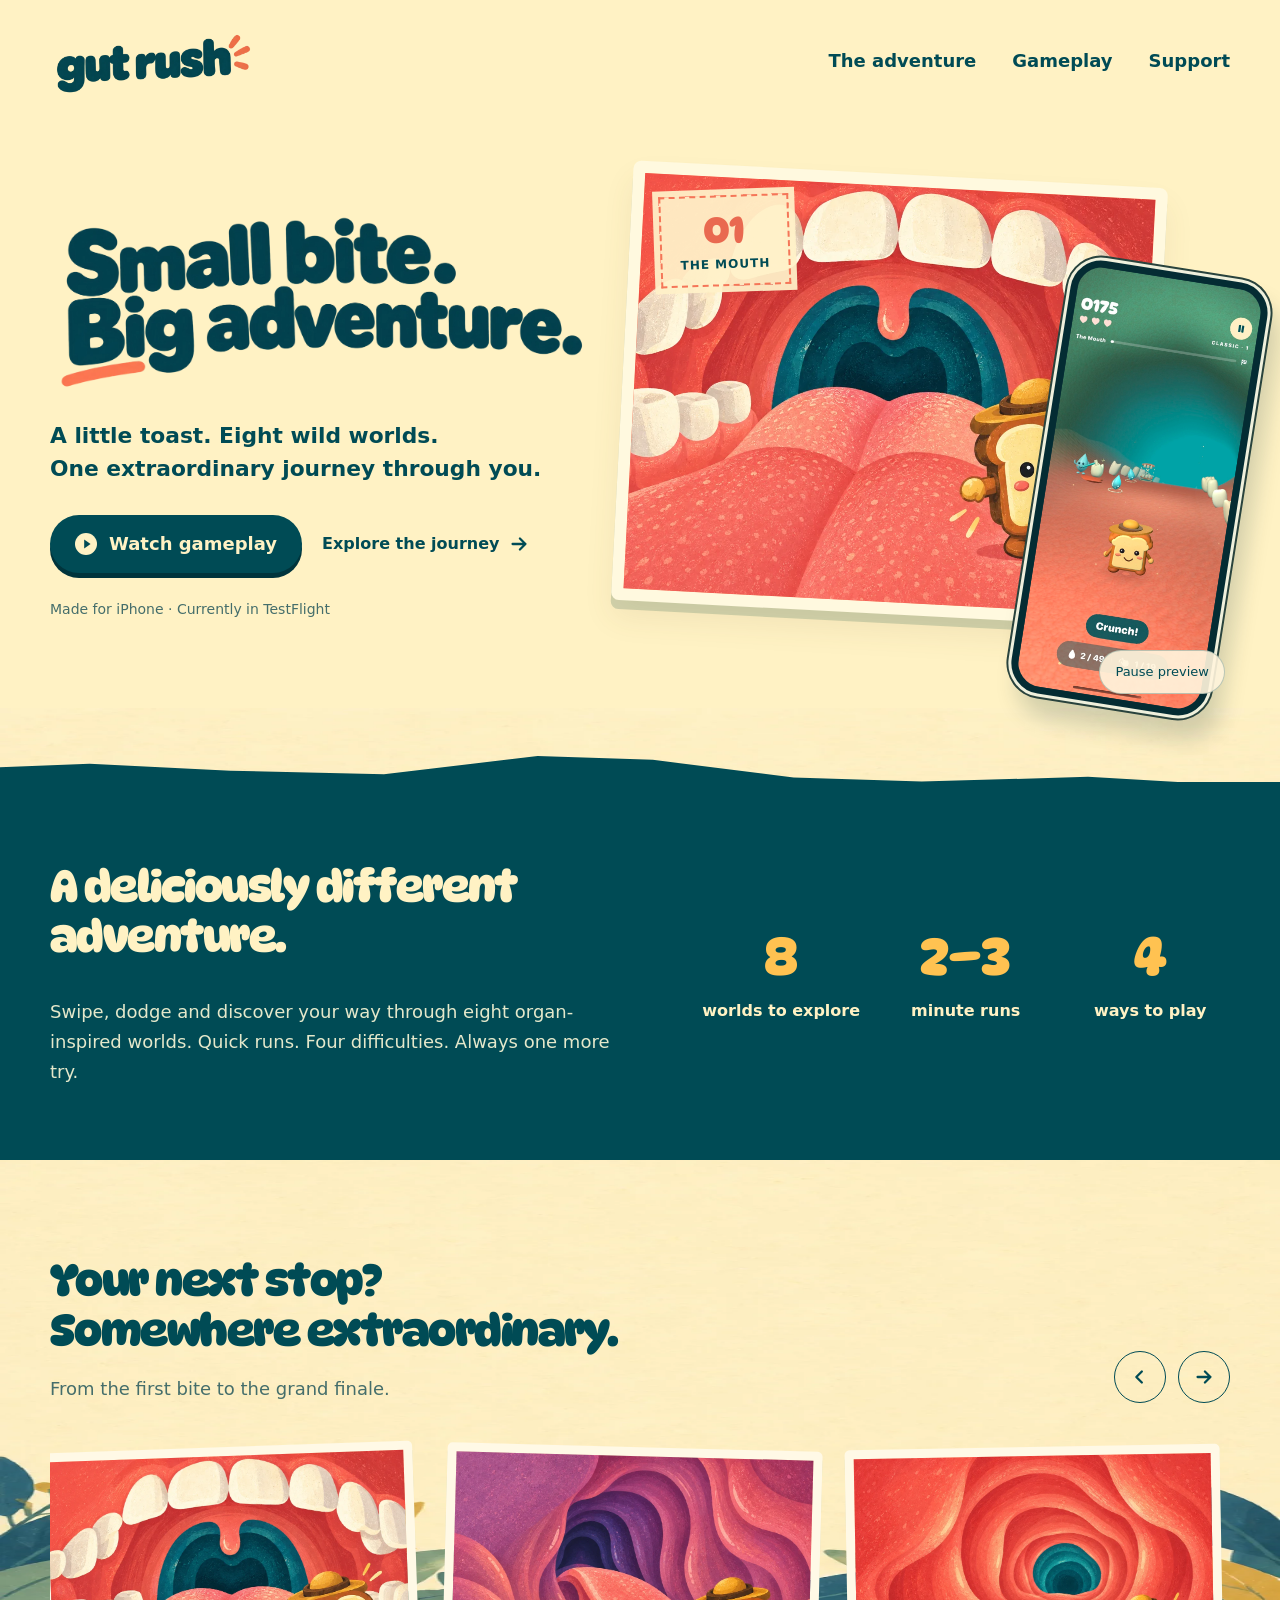
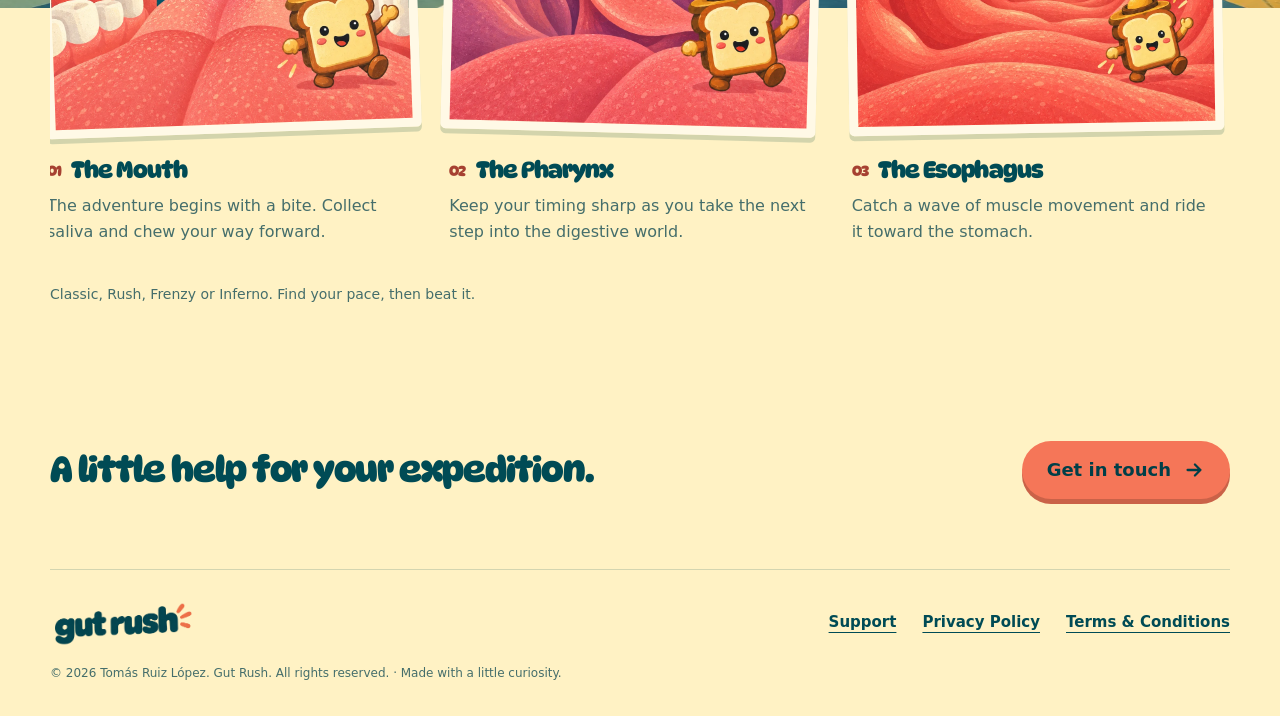
==== index.html @ 238a76e4 "Build expedition landing page with real gameplay clips" ====
<!doctype html><html lang="en"><head><meta charset="utf-8"><meta name="viewport" content="width=device-width,initial-scale=1"><meta name="theme-color" content="#004b55"><title>Gut Rush — Small bite. Big adventure.</title><meta name="description" content="A joyful iPhone runner through eight organ-inspired worlds. Watch real gameplay and explore the Little Expedition."><link rel="canonical" href="https://truizlop.github.io/gut-rush-website/"><meta property="og:type" content="website"><meta property="og:title" content="Gut Rush — Small bite. Big adventure."><meta property="og:description" content="A joyful iPhone runner through eight organ-inspired worlds. Watch real gameplay and explore the Little Expedition."><meta property="og:url" content="https://truizlop.github.io/gut-rush-website/"><meta property="og:image" content="https://truizlop.github.io/gut-rush-website/assets/postcard-mouth.webp"><meta name="twitter:card" content="summary_large_image"><link rel="icon" href="./assets/favicon.png" type="image/png"><link rel="apple-touch-icon" href="./assets/apple-touch-icon.png"><link rel="stylesheet" href="./styles.css"><script src="./script.js" defer></script></head><body><div class="paper"><a class="skip" href="#main">Skip to content</a><header class="site-header wrap"><a class="brand" href="./" aria-label="Gut Rush home"><img src="./assets/logo.webp" width="700" height="234" alt="gut rush"></a><nav class="nav" aria-label="Main navigation"><a class="nav-adventure" href="./#adventure">The adventure</a><a href="./#gameplay" data-watch>Gameplay</a><a href="./support/">Support</a></nav></header><main id="main"><section class="hero wrap" aria-labelledby="hero-title"><div class="hero-copy"><h1 id="hero-title"><img class="headline" src="assets/headline.webp" alt="Small bite. Big adventure." width="1400" height="467" fetchpriority="high"></h1><p class="lead">A little toast. Eight wild worlds.<br>One extraordinary journey through you.</p><div class="actions"><a class="button" href="assets/gameplay-mouth.mp4" data-watch><svg viewBox="0 0 24 24" aria-hidden="true"><circle cx="12" cy="12" r="12" fill="currentColor"/><path d="m10 7 7 5-7 5Z" fill="#004b55"/></svg>Watch gameplay</a><a class="text-link" href="#adventure">Explore the journey <svg viewBox="0 0 24 24" fill="none" stroke="currentColor" stroke-width="2.5" stroke-linecap="round" stroke-linejoin="round" aria-hidden="true"><path d="M5 12h14m-6-6 6 6-6 6"/></svg></a></div><p class="status">Made for iPhone · Currently in TestFlight</p></div><div class="hero-art" aria-label="Expedition artwork and real gameplay preview"><div class="hero-postcard"><img src="assets/postcard-mouth.webp" width="1100" height="825" alt="A golden-hatted toast explorer sets off through the mouth" fetchpriority="high"><div class="postmark" aria-hidden="true"><strong>01</strong><span>THE MOUTH</span></div></div><div class="phone"><video id="preview" muted loop playsinline preload="none" poster="assets/gameplay-mouth.jpg" aria-label="Silent preview of actual Gut Rush mouth gameplay"><source data-src="assets/gameplay-mouth.mp4" type="video/mp4"></video></div><button id="preview-toggle" class="preview-toggle" type="button" hidden aria-label="Play gameplay preview">Play preview</button></div></section><section class="facts" id="gameplay" aria-labelledby="facts-title"><div class="wrap facts-layout"><div><h2 id="facts-title">A deliciously different adventure.</h2><p>Swipe, dodge and discover your way through eight organ-inspired worlds. Quick runs. Four difficulties. Always one more try.</p></div><dl class="numbers"><div><dt>8</dt><dd>worlds to explore</dd></div><div><dt>2–3</dt><dd>minute runs</dd></div><div><dt>4</dt><dd>ways to play</dd></div></dl></div></section><section class="journey wrap" id="adventure" aria-labelledby="journey-title"><div class="section-top"><div><h2 id="journey-title">Your next stop?<br>Somewhere extraordinary.</h2><p>From the first bite to the grand finale.</p></div><div class="carousel-controls"><button class="round-button" id="previous" aria-label="Previous chapters" aria-controls="chapters" type="button" hidden><svg viewBox="0 0 24 24" fill="none" stroke="currentColor" stroke-width="2.5" stroke-linecap="round" stroke-linejoin="round" aria-hidden="true"><path d="m14 6-6 6 6 6"/></svg></button><button class="round-button" id="next" aria-label="Next chapters" aria-controls="chapters" type="button" hidden><svg viewBox="0 0 24 24" fill="none" stroke="currentColor" stroke-width="2.5" stroke-linecap="round" stroke-linejoin="round" aria-hidden="true"><path d="M5 12h14m-6-6 6 6-6 6"/></svg></button></div></div><ol class="postcards" id="chapters" tabindex="0" aria-label="Eight chapters in order"><li class="chapter"><figure><div class="chapter-art"><img src="assets/postcard-mouth.webp" width="1100" height="825" loading="lazy" alt="Illustrated toast explorer in the mouth"></div><figcaption><h3><span class="num">01</span>The Mouth</h3><p>The adventure begins with a bite. Collect saliva and chew your way forward.</p></figcaption></figure></li><li class="chapter"><figure><div class="chapter-art"><img src="assets/postcard-pharynx.webp" width="1100" height="825" loading="lazy" alt="Illustrated toast explorer in the pharynx"></div><figcaption><h3><span class="num">02</span>The Pharynx</h3><p>Keep your timing sharp as you take the next step into the digestive world.</p></figcaption></figure></li><li class="chapter"><figure><div class="chapter-art"><img src="assets/postcard-esophagus.webp" width="1100" height="825" loading="lazy" alt="Illustrated toast explorer in the esophagus"></div><figcaption><h3><span class="num">03</span>The Esophagus</h3><p>Catch a wave of muscle movement and ride it toward the stomach.</p></figcaption></figure></li><li class="chapter"><figure><div class="chapter-art"><img src="assets/postcard-stomach.webp" width="1100" height="825" loading="lazy" alt="Illustrated toast explorer in the stomach"></div><figcaption><h3><span class="num">04</span>The Stomach</h3><p>Collect acid and enzymes. Give your little traveller a proper mixing.</p></figcaption></figure></li><li class="chapter"><figure><div class="chapter-art"><img src="assets/postcard-duodenum.webp" width="1100" height="825" loading="lazy" alt="Illustrated toast explorer in the duodenum"></div><figcaption><h3><span class="num">05</span>The Duodenum</h3><p>Bile and enzymes join the journey. Bring the right ingredients together.</p></figcaption></figure></li><li class="chapter"><figure><div class="chapter-art"><img src="assets/postcard-smallintestine.webp" width="1100" height="825" loading="lazy" alt="Illustrated toast explorer in small intestine"></div><figcaption><h3><span class="num">06</span>Small Intestine</h3><p>Find the good stuff and absorb nutrients among the tiny villi.</p></figcaption></figure></li><li class="chapter"><figure><div class="chapter-art"><img src="assets/postcard-largeintestine.webp" width="1100" height="825" loading="lazy" alt="Illustrated toast explorer in large intestine"></div><figcaption><h3><span class="num">07</span>Large Intestine</h3><p>Make every drop count as you recover water along the winding track.</p></figcaption></figure></li><li class="chapter"><figure><div class="chapter-art"><img src="assets/postcard-exit.webp" width="1100" height="825" loading="lazy" alt="Illustrated toast explorer in the grand exit"></div><figcaption><h3><span class="num">08</span>The Grand Exit</h3><p>A final dash to the finish. What a journey for one little bite.</p></figcaption></figure></li></ol><p class="journey-note">Classic, Rush, Frenzy or Inferno. Find your pace, then beat it.</p></section><section class="help wrap" aria-labelledby="help-title"><h2 id="help-title">A little help for your expedition.</h2><a class="button coral" href="support/">Get in touch <svg viewBox="0 0 24 24" fill="none" stroke="currentColor" stroke-width="2.5" stroke-linecap="round" stroke-linejoin="round" aria-hidden="true"><path d="M5 12h14m-6-6 6 6-6 6"/></svg></a></section></main><footer class="footer wrap"><div class="footer-row"><a class="brand" href="./" aria-label="Gut Rush home"><img src="./assets/logo.webp" width="700" height="234" alt="gut rush" loading="lazy"></a><nav class="footer-links" aria-label="Footer"><a href="./support/">Support</a><a href="./privacy/">Privacy Policy</a><a href="./terms/">Terms &amp; Conditions</a></nav></div><p class="copyright">© 2026 Tomás Ruiz López. Gut Rush. All rights reserved. · Made with a little curiosity.</p></footer></div><dialog id="gameplay-dialog" aria-labelledby="video-title"><div class="video-dialog-inner"><div class="dialog-head"><h2 id="video-title">A bite of the adventure.</h2><button class="close-button" id="close-video" aria-label="Close gameplay video" type="button"><svg viewBox="0 0 24 24" fill="none" stroke="currentColor" stroke-width="2" stroke-linecap="round" aria-hidden="true"><path d="m6 6 12 12M18 6 6 18"/></svg></button></div><div class="clip-picker" role="group" aria-label="Choose a gameplay clip"><button type="button" data-clip="mouth" aria-pressed="true">The Mouth</button><button type="button" data-clip="duodenum" aria-pressed="false">The Duodenum</button></div><video id="full-video" class="full-video" controls playsinline preload="none" poster="assets/gameplay-mouth.jpg" aria-label="Actual Gut Rush gameplay, silent simulator recording"><source data-src="assets/gameplay-mouth.mp4" type="video/mp4"></video><p class="video-description">Real gameplay recorded on an iPhone simulator. Silent clip.<br><a id="video-download" href="assets/gameplay-mouth.mp4">Open video directly</a></p></div></dialog></body></html>
---- styles.css ----
@font-face{font-family:DynaPuff;src:url('assets/DynaPuff.ttf') format('truetype');font-weight:400 700;font-display:swap}
:root{--paper:#fff2c4;--ink:#004b55;--coral:#f57658;--gold:#edb22c;--muted:#456e6b;--edge:#d7cfab;--display:DynaPuff,ui-rounded,system-ui,sans-serif;--body:ui-rounded,'Arial Rounded MT Bold',system-ui,-apple-system,BlinkMacSystemFont,'Segoe UI',sans-serif}
*{box-sizing:border-box}html{scroll-behavior:smooth;scroll-padding-top:28px}body{margin:0;background:var(--paper);color:var(--ink);font:18px/1.65 var(--body);-webkit-font-smoothing:antialiased}button,a{-webkit-tap-highlight-color:transparent}button,input{font:inherit}a{color:inherit;text-underline-offset:5px}button{cursor:pointer}button:disabled{cursor:default}button,a{touch-action:manipulation}img,video{display:block;max-width:100%}button:focus-visible,a:focus-visible,summary:focus-visible,video:focus-visible{outline:3px solid var(--coral);outline-offset:6px}h1,h2,h3,p{margin-top:0}h1,h2,h3{font-family:var(--display);font-weight:700;line-height:1.14;letter-spacing:-.035em}p{margin-bottom:1.3em}h2{font-size:clamp(32px,3.4vw,50px)}h3{font-size:24px}svg{width:22px;height:22px;flex-shrink:0;vertical-align:middle}button svg{pointer-events:none}.wrap{width:min(1280px,calc(100% - 100px));margin-inline:auto}.skip{position:fixed;z-index:100;top:8px;left:8px;padding:12px 20px;background:var(--ink);color:var(--paper);transform:translateY(-150%)}.skip:focus{transform:none}.paper{background:var(--paper) url('assets/paper.webp') center/100% 100% no-repeat}.site-header{min-height:122px;display:flex;align-items:center;justify-content:space-between;gap:30px}.brand{display:flex;align-items:center;min-width:132px}.brand img{width:205px;height:auto}.nav{display:flex;align-items:center;gap:36px}.nav a{text-decoration:none;font-weight:750;font-size:18px;padding:12px 0}.nav a:hover{text-decoration:underline;text-decoration-color:var(--coral);text-decoration-thickness:3px}.hero{min-height:658px;display:grid;grid-template-columns:1fr 1.13fr;align-items:center;gap:34px;padding:30px 0 100px}.hero-copy{position:relative;z-index:2}.hero h1{margin:0 0 28px}.headline{width:100%;height:auto;max-width:580px}.hero .lead{font-size:clamp(19px,1.7vw,25px);font-weight:650;line-height:1.5;max-width:500px;margin-bottom:30px}.actions{display:flex;align-items:center;gap:20px;flex-wrap:wrap}.button{border:0;border-radius:40px;background:var(--ink);color:var(--paper);font-weight:750;text-decoration:none;min-height:58px;padding:16px 25px;display:inline-flex;align-items:center;justify-content:center;gap:12px;line-height:1.35;box-shadow:0 5px 0 #00343c;transition:transform .18s,box-shadow .18s}.button:hover{transform:translateY(-3px);box-shadow:0 8px 0 #00343c}.text-link{display:inline-flex;align-items:center;gap:9px;text-decoration:none;font-size:16px;font-weight:750;min-height:48px}.text-link:hover{text-decoration:underline}.status{font-size:14px;margin:25px 0 0;color:var(--muted)}.hero-art{position:relative;min-width:0;height:530px;align-self:center}.hero-postcard{width:88%;height:440px;border:12px solid #fff9df;border-radius:8px;box-shadow:0 9px 0 #164f4930,0 18px 30px #68532e15;position:absolute;top:22px;left:0;transform:rotate(3deg);background:var(--coral);overflow:hidden;animation:float 7s ease-in-out infinite}.hero-postcard>img{width:100%;height:100%;object-fit:cover;object-position:58% center}.postmark{position:absolute;left:18px;top:18px;background:#fff2c9ee;border:2px dashed var(--coral);padding:12px 18px;text-align:center;transform:rotate(-5deg);box-shadow:0 0 0 6px #fff2c9ee;line-height:1.2}.postmark strong{display:block;font:700 38px/1.1 var(--display);color:#e96950}.postmark span{font-size:12px;font-weight:850;letter-spacing:1px}.phone{position:absolute;right:-12px;top:114px;width:205px;aspect-ratio:390/844;background:#042c33;padding:7px;border:3px solid #eff0dc;border-radius:34px;box-shadow:0 0 0 2px #29433d,12px 20px 22px #0b33352e;transform:rotate(9deg);overflow:hidden}.phone video{width:100%;height:100%;object-fit:cover;border-radius:24px}.preview-toggle{position:absolute;right:5px;bottom:-12px;font-size:13px;min-height:44px;padding:9px 15px;border:1px solid #004b5544;border-radius:24px;background:#fff5dce8;color:var(--ink);display:flex;align-items:center;gap:8px}.preview-toggle svg{width:15px;height:15px}.preview-toggle:hover{background:#fff9e8}.facts{position:relative;background:var(--ink);color:var(--paper);padding:80px 0 74px}.facts:before{content:'';position:absolute;top:-26px;left:0;right:0;height:32px;background:var(--ink);clip-path:polygon(0 35%,7% 24%,18% 46%,30% 57%,42% 0,51% 12%,62% 67%,72% 80%,85% 65%,100% 100%,100% 100%,0 100%)}.facts-layout{display:grid;grid-template-columns:1.1fr 1fr;gap:70px;align-items:center}.facts h2{max-width:560px}.facts p{max-width:570px;color:#e4e8cb;font-size:18px;margin-bottom:0}.numbers{display:grid;grid-template-columns:repeat(3,1fr);gap:25px;text-align:center;margin:0}.numbers div{display:flex;flex-direction:column}.numbers dt{font:700 54px/1.2 var(--display);color:#ffc251;white-space:nowrap}.numbers dd{margin:10px 0 0;font-weight:650;font-size:16px}.journey{padding:96px 0 80px;overflow:hidden}.section-top{display:flex;justify-content:space-between;align-items:end;gap:25px;margin-bottom:32px}.section-top h2{max-width:650px;margin-bottom:18px}.section-top p{color:var(--muted);margin:0}.carousel-controls{display:flex;gap:12px;flex-shrink:0}.round-button{height:52px;width:52px;display:flex;align-items:center;justify-content:center;border:1.5px solid var(--ink);border-radius:50%;background:transparent;color:var(--ink);transition:background .15s,color .15s}.round-button:hover{background:var(--ink);color:var(--paper)}.round-button:disabled{opacity:.3}.postcards{display:flex;gap:27px;overflow-x:auto;scroll-snap-type:x mandatory;scrollbar-width:thin;scrollbar-color:#99aaa1 transparent;padding:12px 8px 26px;margin:0 -8px;list-style:none}.chapter{flex:0 0 calc((100% - 54px)/3);scroll-snap-align:start;min-width:0}.chapter figure{margin:0}.chapter-art{position:relative;border:9px solid #fff9e6;border-radius:5px;box-shadow:0 5px 0 #164f4930;transition:transform .25s}.chapter:nth-child(3n+1) .chapter-art{transform:rotate(-2deg)}.chapter:nth-child(3n+2) .chapter-art{transform:rotate(1.5deg)}.chapter:nth-child(3n) .chapter-art{transform:rotate(-1deg)}.chapter:hover .chapter-art{transform:translateY(-5px) rotate(0)}.chapter-art img{aspect-ratio:4/3;width:100%;object-fit:cover}.chapter figcaption{padding:24px 5px 0}.chapter h3{font-size:23px;margin-bottom:10px;letter-spacing:-.04em}.chapter .num{font:700 15px/1 var(--display);color:#a64131;margin-right:10px;vertical-align:middle}.chapter p{font-size:16px;line-height:1.6;color:var(--muted);margin:0}.journey-note{font-size:14px;margin:12px 0 0;color:var(--muted)}.help{display:flex;align-items:center;justify-content:space-between;gap:30px;padding:55px 0 70px}.help h2{font-size:35px;max-width:660px;margin-bottom:0}.button.coral{background:var(--coral);color:#003f48;box-shadow:0 5px 0 #ca6248}.footer{border-top:1px solid #004b552c;padding:28px 0 32px}.footer-row{display:flex;align-items:center;justify-content:space-between;gap:25px}.footer .brand img{width:145px}.footer-links{display:flex;gap:26px;flex-wrap:wrap;font-size:15px;font-weight:650}.footer-links a{min-height:44px;display:flex;align-items:center}.copyright{font-size:12px;color:var(--muted);margin:18px 0 0}.sr-only{position:absolute;width:1px;height:1px;padding:0;margin:-1px;overflow:hidden;clip:rect(0,0,0,0);white-space:nowrap;border:0}
@keyframes float{0%,100%{transform:translateY(0) rotate(3deg)}50%{transform:translateY(-8px) rotate(2deg)}}
dialog{border:0;padding:0;background:var(--paper);color:var(--ink);border-radius:22px;width:min(760px,calc(100% - 28px));max-height:calc(100dvh - 32px);box-shadow:0 20px 90px #0008}dialog::backdrop{background:#002a32db;backdrop-filter:blur(8px)}.video-dialog-inner{padding:24px;position:relative}.dialog-head{display:flex;justify-content:space-between;align-items:center;gap:15px;margin-bottom:16px}.dialog-head h2{font-size:27px;margin:0}.close-button{width:44px;height:44px;display:flex;align-items:center;justify-content:center;border:1px solid #004b5544;border-radius:50%;background:transparent;color:var(--ink)}.clip-picker{display:flex;gap:10px;margin-bottom:16px;flex-wrap:wrap}.clip-picker button{font-size:14px;font-weight:650;border:1px solid var(--ink);border-radius:20px;padding:10px 16px;background:transparent;color:var(--ink);min-height:44px}.clip-picker button[aria-pressed=true]{background:var(--ink);color:var(--paper)}.full-video{height:min(62dvh,640px);max-width:100%;width:auto;aspect-ratio:390/844;margin:auto;border-radius:14px;background:#002a32}.video-description{font-size:13px;color:var(--muted);text-align:center;margin:16px 0 0}.video-description a{white-space:nowrap}.legal-shell{background:var(--paper) url('assets/paper.webp') center top/100% auto no-repeat;min-height:100dvh}.legal{max-width:820px;margin:35px auto 90px;padding:0 28px}.legal h1{font-size:clamp(40px,6vw,66px);margin:22px 0}.legal .intro{font-size:22px;line-height:1.55;color:var(--muted)}.legal h2{font-size:28px;margin-top:42px;line-height:1.25}.legal h3{font-size:22px;margin-top:26px}.legal p,.legal li{font-size:17px;line-height:1.85}.legal a{overflow-wrap:anywhere}.legal .updated{font-size:14px;color:var(--muted)}.notice{border-left:5px solid var(--coral);padding:15px 22px;background:#fff9e899;margin:26px 0}.notice p:last-child{margin-bottom:0}.legal ul{padding-left:24px}.legal-toc{display:flex;gap:10px 23px;flex-wrap:wrap;padding:22px 0;border-block:1px solid #004b552c;margin:30px 0;font-size:15px}.legal-toc a{padding:7px 0}.legal details{border-bottom:1px solid #004b5530;padding:18px 0}.legal summary{cursor:pointer;font-weight:750;padding:8px 0;min-height:44px}.legal details p{margin:12px 0}.not-found{text-align:center;padding:80px 0 120px}
@media(min-width:1450px){.hero{min-height:700px}.hero-art{height:565px}.hero-postcard{height:480px}.phone{width:220px;top:135px}.preview-toggle{bottom:-28px}}
@media(max-width:1100px){.wrap{width:calc(100% - 64px)}.hero{gap:20px;min-height:605px}.hero-art{height:465px}.hero-postcard{height:350px;top:38px}.phone{width:168px;right:0;top:122px}.hero .lead{font-size:20px}.actions{gap:12px}.button{font-size:16px;padding-inline:20px}.preview-toggle{bottom:-20px}.facts-layout{gap:35px}.numbers{gap:15px}.numbers dt{font-size:44px}.numbers dd{font-size:14px}.nav{gap:25px}}
@media(max-width:760px){.wrap{width:calc(100% - 40px)}.site-header{min-height:96px;gap:16px}.brand img{width:155px}.nav{gap:17px}.nav a{font-size:14px}.nav .nav-adventure{display:none}.hero{display:flex;flex-direction:column;gap:22px;padding:18px 0 70px;min-height:0;align-items:stretch}.hero-copy{text-align:center}.hero h1{margin-bottom:22px}.headline{max-width:520px;margin:auto}.hero .lead{max-width:420px;margin:0 auto 25px;font-size:19px}.actions{justify-content:center}.status{font-size:12px;margin-top:20px}.hero-art{width:min(480px,95%);height:430px;align-self:center}.hero-postcard{width:86%;height:330px;top:12px;left:0;border-width:8px}.phone{width:164px;top:91px;right:0;border-radius:30px}.phone video{border-radius:21px}.postmark{left:14px;top:14px;padding:8px 12px}.postmark strong{font-size:28px}.postmark span{font-size:9px}.preview-toggle{bottom:-30px;right:2px;font-size:12px}.facts{padding:55px 0}.facts-layout{display:block;text-align:center}.facts h2{margin-inline:auto;font-size:36px;max-width:550px}.facts p{font-size:17px;margin-inline:auto}.numbers{margin-top:38px;gap:10px}.numbers dt{font-size:40px}.numbers dd{font-size:13px}.journey{padding:65px 0 45px}.section-top{align-items:center;gap:16px}.section-top h2{font-size:32px}.section-top p{font-size:16px}.carousel-controls{gap:7px}.round-button{width:44px;height:44px}.chapter{flex-basis:80%}.chapter h3{font-size:23px}.postcards{gap:20px}.help{padding:30px 0 48px;flex-direction:column;text-align:center;gap:25px}.help h2{font-size:30px}.footer-row{flex-direction:column;gap:14px}.footer-links{justify-content:center;gap:12px 22px;font-size:14px}.copyright{text-align:center}.legal{margin-top:20px;padding-inline:22px}.legal .intro{font-size:20px}.legal h2{font-size:25px}.legal p,.legal li{font-size:16px}.video-dialog-inner{padding:17px}.dialog-head h2{font-size:23px}.full-video{height:min(59dvh,550px)}}
@media(max-width:390px){.wrap{width:calc(100% - 32px)}.brand img{width:137px}.nav{gap:12px}.nav a{font-size:13px}.hero-art{height:380px}.hero-postcard{height:292px}.phone{width:143px;top:88px}.preview-toggle{bottom:-29px}.postmark{padding:6px 8px}.section-top{display:block}.carousel-controls{margin-top:23px;justify-content:flex-end}.actions{gap:6px 13px}.text-link{font-size:14px}.button{padding:15px 18px}}
@media(prefers-reduced-motion:reduce){html{scroll-behavior:auto}*,*::before,*::after{animation:none!important;transition:none!important;scroll-behavior:auto!important}}

/* Keep the printed botanical edges at the scale of an expedition sheet. */
.paper{background-size:100% 1120px;background-repeat:repeat-y}
[hidden]{display:none!important}
@media(max-width:760px){.paper{background-size:100% 1100px}.hero-copy{padding-top:4px}}

.paper{background-image:url(assets/paper-soft.webp);background-size:100% 900px;background-repeat:no-repeat}.chapter-art img{height:auto}.legal-shell{background-image:url(assets/paper-soft.webp)}
@media(max-width:760px){.paper{background-size:100% 1120px}}
.legal-shell{background-size:100% 100%}
.motion-paused .hero-postcard{animation-play-state:paused}
@media(min-width:1450px){.phone{width:205px;right:-35px}.hero-postcard>img{object-position:100% center}}
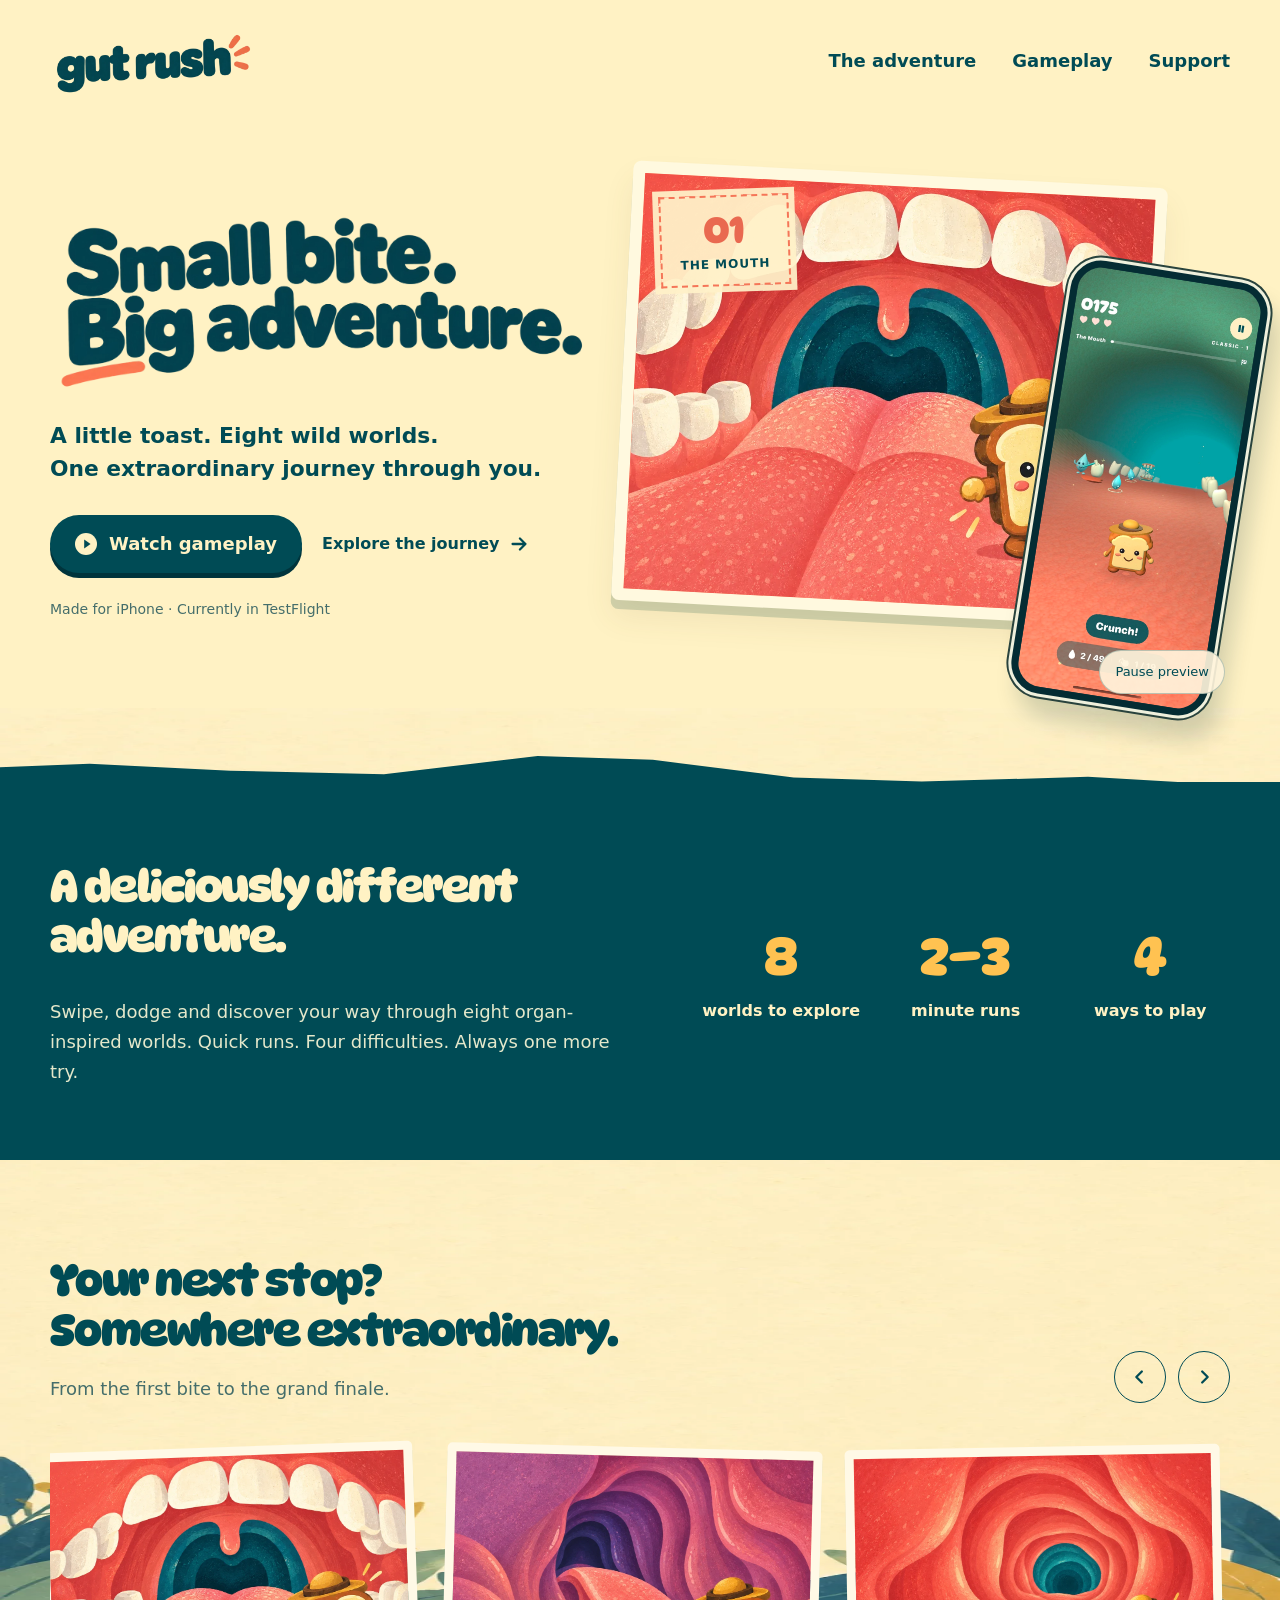
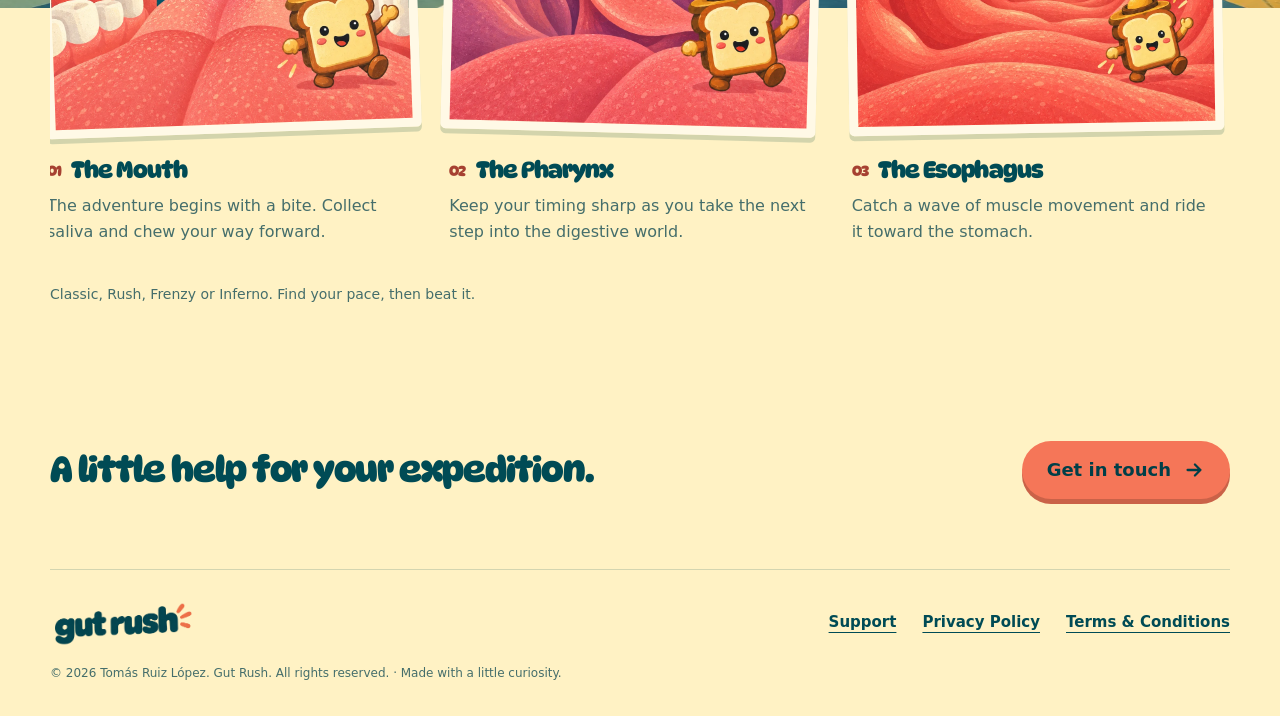
==== commit 359a9c9c: "Match next and previous carousel chevrons" ====
--- a/index.html
+++ b/index.html
@@ -1 +1 @@
-<!doctype html><html lang="en"><head><meta charset="utf-8"><meta name="viewport" content="width=device-width,initial-scale=1"><meta name="theme-color" content="#004b55"><title>Gut Rush — Small bite. Big adventure.</title><meta name="description" content="A joyful iPhone runner through eight organ-inspired worlds. Watch real gameplay and explore the Little Expedition."><link rel="canonical" href="https://truizlop.github.io/gut-rush-website/"><meta property="og:type" content="website"><meta property="og:title" content="Gut Rush — Small bite. Big adventure."><meta property="og:description" content="A joyful iPhone runner through eight organ-inspired worlds. Watch real gameplay and explore the Little Expedition."><meta property="og:url" content="https://truizlop.github.io/gut-rush-website/"><meta property="og:image" content="https://truizlop.github.io/gut-rush-website/assets/postcard-mouth.webp"><meta name="twitter:card" content="summary_large_image"><link rel="icon" href="./assets/favicon.png" type="image/png"><link rel="apple-touch-icon" href="./assets/apple-touch-icon.png"><link rel="stylesheet" href="./styles.css"><script src="./script.js" defer></script></head><body><div class="paper"><a class="skip" href="#main">Skip to content</a><header class="site-header wrap"><a class="brand" href="./" aria-label="Gut Rush home"><img src="./assets/logo.webp" width="700" height="234" alt="gut rush"></a><nav class="nav" aria-label="Main navigation"><a class="nav-adventure" href="./#adventure">The adventure</a><a href="./#gameplay" data-watch>Gameplay</a><a href="./support/">Support</a></nav></header><main id="main"><section class="hero wrap" aria-labelledby="hero-title"><div class="hero-copy"><h1 id="hero-title"><img class="headline" src="assets/headline.webp" alt="Small bite. Big adventure." width="1400" height="467" fetchpriority="high"></h1><p class="lead">A little toast. Eight wild worlds.<br>One extraordinary journey through you.</p><div class="actions"><a class="button" href="assets/gameplay-mouth.mp4" data-watch><svg viewBox="0 0 24 24" aria-hidden="true"><circle cx="12" cy="12" r="12" fill="currentColor"/><path d="m10 7 7 5-7 5Z" fill="#004b55"/></svg>Watch gameplay</a><a class="text-link" href="#adventure">Explore the journey <svg viewBox="0 0 24 24" fill="none" stroke="currentColor" stroke-width="2.5" stroke-linecap="round" stroke-linejoin="round" aria-hidden="true"><path d="M5 12h14m-6-6 6 6-6 6"/></svg></a></div><p class="status">Made for iPhone · Currently in TestFlight</p></div><div class="hero-art" aria-label="Expedition artwork and real gameplay preview"><div class="hero-postcard"><img src="assets/postcard-mouth.webp" width="1100" height="825" alt="A golden-hatted toast explorer sets off through the mouth" fetchpriority="high"><div class="postmark" aria-hidden="true"><strong>01</strong><span>THE MOUTH</span></div></div><div class="phone"><video id="preview" muted loop playsinline preload="none" poster="assets/gameplay-mouth.jpg" aria-label="Silent preview of actual Gut Rush mouth gameplay"><source data-src="assets/gameplay-mouth.mp4" type="video/mp4"></video></div><button id="preview-toggle" class="preview-toggle" type="button" hidden aria-label="Play gameplay preview">Play preview</button></div></section><section class="facts" id="gameplay" aria-labelledby="facts-title"><div class="wrap facts-layout"><div><h2 id="facts-title">A deliciously different adventure.</h2><p>Swipe, dodge and discover your way through eight organ-inspired worlds. Quick runs. Four difficulties. Always one more try.</p></div><dl class="numbers"><div><dt>8</dt><dd>worlds to explore</dd></div><div><dt>2–3</dt><dd>minute runs</dd></div><div><dt>4</dt><dd>ways to play</dd></div></dl></div></section><section class="journey wrap" id="adventure" aria-labelledby="journey-title"><div class="section-top"><div><h2 id="journey-title">Your next stop?<br>Somewhere extraordinary.</h2><p>From the first bite to the grand finale.</p></div><div class="carousel-controls"><button class="round-button" id="previous" aria-label="Previous chapters" aria-controls="chapters" type="button" hidden><svg viewBox="0 0 24 24" fill="none" stroke="currentColor" stroke-width="2.5" stroke-linecap="round" stroke-linejoin="round" aria-hidden="true"><path d="m14 6-6 6 6 6"/></svg></button><button class="round-button" id="next" aria-label="Next chapters" aria-controls="chapters" type="button" hidden><svg viewBox="0 0 24 24" fill="none" stroke="currentColor" stroke-width="2.5" stroke-linecap="round" stroke-linejoin="round" aria-hidden="true"><path d="M5 12h14m-6-6 6 6-6 6"/></svg></button></div></div><ol class="postcards" id="chapters" tabindex="0" aria-label="Eight chapters in order"><li class="chapter"><figure><div class="chapter-art"><img src="assets/postcard-mouth.webp" width="1100" height="825" loading="lazy" alt="Illustrated toast explorer in the mouth"></div><figcaption><h3><span class="num">01</span>The Mouth</h3><p>The adventure begins with a bite. Collect saliva and chew your way forward.</p></figcaption></figure></li><li class="chapter"><figure><div class="chapter-art"><img src="assets/postcard-pharynx.webp" width="1100" height="825" loading="lazy" alt="Illustrated toast explorer in the pharynx"></div><figcaption><h3><span class="num">02</span>The Pharynx</h3><p>Keep your timing sharp as you take the next step into the digestive world.</p></figcaption></figure></li><li class="chapter"><figure><div class="chapter-art"><img src="assets/postcard-esophagus.webp" width="1100" height="825" loading="lazy" alt="Illustrated toast explorer in the esophagus"></div><figcaption><h3><span class="num">03</span>The Esophagus</h3><p>Catch a wave of muscle movement and ride it toward the stomach.</p></figcaption></figure></li><li class="chapter"><figure><div class="chapter-art"><img src="assets/postcard-stomach.webp" width="1100" height="825" loading="lazy" alt="Illustrated toast explorer in the stomach"></div><figcaption><h3><span class="num">04</span>The Stomach</h3><p>Collect acid and enzymes. Give your little traveller a proper mixing.</p></figcaption></figure></li><li class="chapter"><figure><div class="chapter-art"><img src="assets/postcard-duodenum.webp" width="1100" height="825" loading="lazy" alt="Illustrated toast explorer in the duodenum"></div><figcaption><h3><span class="num">05</span>The Duodenum</h3><p>Bile and enzymes join the journey. Bring the right ingredients together.</p></figcaption></figure></li><li class="chapter"><figure><div class="chapter-art"><img src="assets/postcard-smallintestine.webp" width="1100" height="825" loading="lazy" alt="Illustrated toast explorer in small intestine"></div><figcaption><h3><span class="num">06</span>Small Intestine</h3><p>Find the good stuff and absorb nutrients among the tiny villi.</p></figcaption></figure></li><li class="chapter"><figure><div class="chapter-art"><img src="assets/postcard-largeintestine.webp" width="1100" height="825" loading="lazy" alt="Illustrated toast explorer in large intestine"></div><figcaption><h3><span class="num">07</span>Large Intestine</h3><p>Make every drop count as you recover water along the winding track.</p></figcaption></figure></li><li class="chapter"><figure><div class="chapter-art"><img src="assets/postcard-exit.webp" width="1100" height="825" loading="lazy" alt="Illustrated toast explorer in the grand exit"></div><figcaption><h3><span class="num">08</span>The Grand Exit</h3><p>A final dash to the finish. What a journey for one little bite.</p></figcaption></figure></li></ol><p class="journey-note">Classic, Rush, Frenzy or Inferno. Find your pace, then beat it.</p></section><section class="help wrap" aria-labelledby="help-title"><h2 id="help-title">A little help for your expedition.</h2><a class="button coral" href="support/">Get in touch <svg viewBox="0 0 24 24" fill="none" stroke="currentColor" stroke-width="2.5" stroke-linecap="round" stroke-linejoin="round" aria-hidden="true"><path d="M5 12h14m-6-6 6 6-6 6"/></svg></a></section></main><footer class="footer wrap"><div class="footer-row"><a class="brand" href="./" aria-label="Gut Rush home"><img src="./assets/logo.webp" width="700" height="234" alt="gut rush" loading="lazy"></a><nav class="footer-links" aria-label="Footer"><a href="./support/">Support</a><a href="./privacy/">Privacy Policy</a><a href="./terms/">Terms &amp; Conditions</a></nav></div><p class="copyright">© 2026 Tomás Ruiz López. Gut Rush. All rights reserved. · Made with a little curiosity.</p></footer></div><dialog id="gameplay-dialog" aria-labelledby="video-title"><div class="video-dialog-inner"><div class="dialog-head"><h2 id="video-title">A bite of the adventure.</h2><button class="close-button" id="close-video" aria-label="Close gameplay video" type="button"><svg viewBox="0 0 24 24" fill="none" stroke="currentColor" stroke-width="2" stroke-linecap="round" aria-hidden="true"><path d="m6 6 12 12M18 6 6 18"/></svg></button></div><div class="clip-picker" role="group" aria-label="Choose a gameplay clip"><button type="button" data-clip="mouth" aria-pressed="true">The Mouth</button><button type="button" data-clip="duodenum" aria-pressed="false">The Duodenum</button></div><video id="full-video" class="full-video" controls playsinline preload="none" poster="assets/gameplay-mouth.jpg" aria-label="Actual Gut Rush gameplay, silent simulator recording"><source data-src="assets/gameplay-mouth.mp4" type="video/mp4"></video><p class="video-description">Real gameplay recorded on an iPhone simulator. Silent clip.<br><a id="video-download" href="assets/gameplay-mouth.mp4">Open video directly</a></p></div></dialog></body></html>+<!doctype html><html lang="en"><head><meta charset="utf-8"><meta name="viewport" content="width=device-width,initial-scale=1"><meta name="theme-color" content="#004b55"><title>Gut Rush — Small bite. Big adventure.</title><meta name="description" content="A joyful iPhone runner through eight organ-inspired worlds. Watch real gameplay and explore the Little Expedition."><link rel="canonical" href="https://truizlop.github.io/gut-rush-website/"><meta property="og:type" content="website"><meta property="og:title" content="Gut Rush — Small bite. Big adventure."><meta property="og:description" content="A joyful iPhone runner through eight organ-inspired worlds. Watch real gameplay and explore the Little Expedition."><meta property="og:url" content="https://truizlop.github.io/gut-rush-website/"><meta property="og:image" content="https://truizlop.github.io/gut-rush-website/assets/postcard-mouth.webp"><meta name="twitter:card" content="summary_large_image"><link rel="icon" href="./assets/favicon.png" type="image/png"><link rel="apple-touch-icon" href="./assets/apple-touch-icon.png"><link rel="stylesheet" href="./styles.css"><script src="./script.js" defer></script></head><body><div class="paper"><a class="skip" href="#main">Skip to content</a><header class="site-header wrap"><a class="brand" href="./" aria-label="Gut Rush home"><img src="./assets/logo.webp" width="700" height="234" alt="gut rush"></a><nav class="nav" aria-label="Main navigation"><a class="nav-adventure" href="./#adventure">The adventure</a><a href="./#gameplay" data-watch>Gameplay</a><a href="./support/">Support</a></nav></header><main id="main"><section class="hero wrap" aria-labelledby="hero-title"><div class="hero-copy"><h1 id="hero-title"><img class="headline" src="assets/headline.webp" alt="Small bite. Big adventure." width="1400" height="467" fetchpriority="high"></h1><p class="lead">A little toast. Eight wild worlds.<br>One extraordinary journey through you.</p><div class="actions"><a class="button" href="assets/gameplay-mouth.mp4" data-watch><svg viewBox="0 0 24 24" aria-hidden="true"><circle cx="12" cy="12" r="12" fill="currentColor"/><path d="m10 7 7 5-7 5Z" fill="#004b55"/></svg>Watch gameplay</a><a class="text-link" href="#adventure">Explore the journey <svg viewBox="0 0 24 24" fill="none" stroke="currentColor" stroke-width="2.5" stroke-linecap="round" stroke-linejoin="round" aria-hidden="true"><path d="M5 12h14m-6-6 6 6-6 6"/></svg></a></div><p class="status">Made for iPhone · Currently in TestFlight</p></div><div class="hero-art" aria-label="Expedition artwork and real gameplay preview"><div class="hero-postcard"><img src="assets/postcard-mouth.webp" width="1100" height="825" alt="A golden-hatted toast explorer sets off through the mouth" fetchpriority="high"><div class="postmark" aria-hidden="true"><strong>01</strong><span>THE MOUTH</span></div></div><div class="phone"><video id="preview" muted loop playsinline preload="none" poster="assets/gameplay-mouth.jpg" aria-label="Silent preview of actual Gut Rush mouth gameplay"><source data-src="assets/gameplay-mouth.mp4" type="video/mp4"></video></div><button id="preview-toggle" class="preview-toggle" type="button" hidden aria-label="Play gameplay preview">Play preview</button></div></section><section class="facts" id="gameplay" aria-labelledby="facts-title"><div class="wrap facts-layout"><div><h2 id="facts-title">A deliciously different adventure.</h2><p>Swipe, dodge and discover your way through eight organ-inspired worlds. Quick runs. Four difficulties. Always one more try.</p></div><dl class="numbers"><div><dt>8</dt><dd>worlds to explore</dd></div><div><dt>2–3</dt><dd>minute runs</dd></div><div><dt>4</dt><dd>ways to play</dd></div></dl></div></section><section class="journey wrap" id="adventure" aria-labelledby="journey-title"><div class="section-top"><div><h2 id="journey-title">Your next stop?<br>Somewhere extraordinary.</h2><p>From the first bite to the grand finale.</p></div><div class="carousel-controls"><button class="round-button" id="previous" aria-label="Previous chapters" aria-controls="chapters" type="button" hidden><svg viewBox="0 0 24 24" fill="none" stroke="currentColor" stroke-width="2.5" stroke-linecap="round" stroke-linejoin="round" aria-hidden="true"><path d="m14 6-6 6 6 6"/></svg></button><button class="round-button" id="next" aria-label="Next chapters" aria-controls="chapters" type="button" hidden><svg viewBox="0 0 24 24" fill="none" stroke="currentColor" stroke-width="2.5" stroke-linecap="round" stroke-linejoin="round" aria-hidden="true"><path d="m10 6 6 6-6 6"/></svg></button></div></div><ol class="postcards" id="chapters" tabindex="0" aria-label="Eight chapters in order"><li class="chapter"><figure><div class="chapter-art"><img src="assets/postcard-mouth.webp" width="1100" height="825" loading="lazy" alt="Illustrated toast explorer in the mouth"></div><figcaption><h3><span class="num">01</span>The Mouth</h3><p>The adventure begins with a bite. Collect saliva and chew your way forward.</p></figcaption></figure></li><li class="chapter"><figure><div class="chapter-art"><img src="assets/postcard-pharynx.webp" width="1100" height="825" loading="lazy" alt="Illustrated toast explorer in the pharynx"></div><figcaption><h3><span class="num">02</span>The Pharynx</h3><p>Keep your timing sharp as you take the next step into the digestive world.</p></figcaption></figure></li><li class="chapter"><figure><div class="chapter-art"><img src="assets/postcard-esophagus.webp" width="1100" height="825" loading="lazy" alt="Illustrated toast explorer in the esophagus"></div><figcaption><h3><span class="num">03</span>The Esophagus</h3><p>Catch a wave of muscle movement and ride it toward the stomach.</p></figcaption></figure></li><li class="chapter"><figure><div class="chapter-art"><img src="assets/postcard-stomach.webp" width="1100" height="825" loading="lazy" alt="Illustrated toast explorer in the stomach"></div><figcaption><h3><span class="num">04</span>The Stomach</h3><p>Collect acid and enzymes. Give your little traveller a proper mixing.</p></figcaption></figure></li><li class="chapter"><figure><div class="chapter-art"><img src="assets/postcard-duodenum.webp" width="1100" height="825" loading="lazy" alt="Illustrated toast explorer in the duodenum"></div><figcaption><h3><span class="num">05</span>The Duodenum</h3><p>Bile and enzymes join the journey. Bring the right ingredients together.</p></figcaption></figure></li><li class="chapter"><figure><div class="chapter-art"><img src="assets/postcard-smallintestine.webp" width="1100" height="825" loading="lazy" alt="Illustrated toast explorer in small intestine"></div><figcaption><h3><span class="num">06</span>Small Intestine</h3><p>Find the good stuff and absorb nutrients among the tiny villi.</p></figcaption></figure></li><li class="chapter"><figure><div class="chapter-art"><img src="assets/postcard-largeintestine.webp" width="1100" height="825" loading="lazy" alt="Illustrated toast explorer in large intestine"></div><figcaption><h3><span class="num">07</span>Large Intestine</h3><p>Make every drop count as you recover water along the winding track.</p></figcaption></figure></li><li class="chapter"><figure><div class="chapter-art"><img src="assets/postcard-exit.webp" width="1100" height="825" loading="lazy" alt="Illustrated toast explorer in the grand exit"></div><figcaption><h3><span class="num">08</span>The Grand Exit</h3><p>A final dash to the finish. What a journey for one little bite.</p></figcaption></figure></li></ol><p class="journey-note">Classic, Rush, Frenzy or Inferno. Find your pace, then beat it.</p></section><section class="help wrap" aria-labelledby="help-title"><h2 id="help-title">A little help for your expedition.</h2><a class="button coral" href="support/">Get in touch <svg viewBox="0 0 24 24" fill="none" stroke="currentColor" stroke-width="2.5" stroke-linecap="round" stroke-linejoin="round" aria-hidden="true"><path d="M5 12h14m-6-6 6 6-6 6"/></svg></a></section></main><footer class="footer wrap"><div class="footer-row"><a class="brand" href="./" aria-label="Gut Rush home"><img src="./assets/logo.webp" width="700" height="234" alt="gut rush" loading="lazy"></a><nav class="footer-links" aria-label="Footer"><a href="./support/">Support</a><a href="./privacy/">Privacy Policy</a><a href="./terms/">Terms &amp; Conditions</a></nav></div><p class="copyright">© 2026 Tomás Ruiz López. Gut Rush. All rights reserved. · Made with a little curiosity.</p></footer></div><dialog id="gameplay-dialog" aria-labelledby="video-title"><div class="video-dialog-inner"><div class="dialog-head"><h2 id="video-title">A bite of the adventure.</h2><button class="close-button" id="close-video" aria-label="Close gameplay video" type="button"><svg viewBox="0 0 24 24" fill="none" stroke="currentColor" stroke-width="2" stroke-linecap="round" aria-hidden="true"><path d="m6 6 12 12M18 6 6 18"/></svg></button></div><div class="clip-picker" role="group" aria-label="Choose a gameplay clip"><button type="button" data-clip="mouth" aria-pressed="true">The Mouth</button><button type="button" data-clip="duodenum" aria-pressed="false">The Duodenum</button></div><video id="full-video" class="full-video" controls playsinline preload="none" poster="assets/gameplay-mouth.jpg" aria-label="Actual Gut Rush gameplay, silent simulator recording"><source data-src="assets/gameplay-mouth.mp4" type="video/mp4"></video><p class="video-description">Real gameplay recorded on an iPhone simulator. Silent clip.<br><a id="video-download" href="assets/gameplay-mouth.mp4">Open video directly</a></p></div></dialog></body></html>
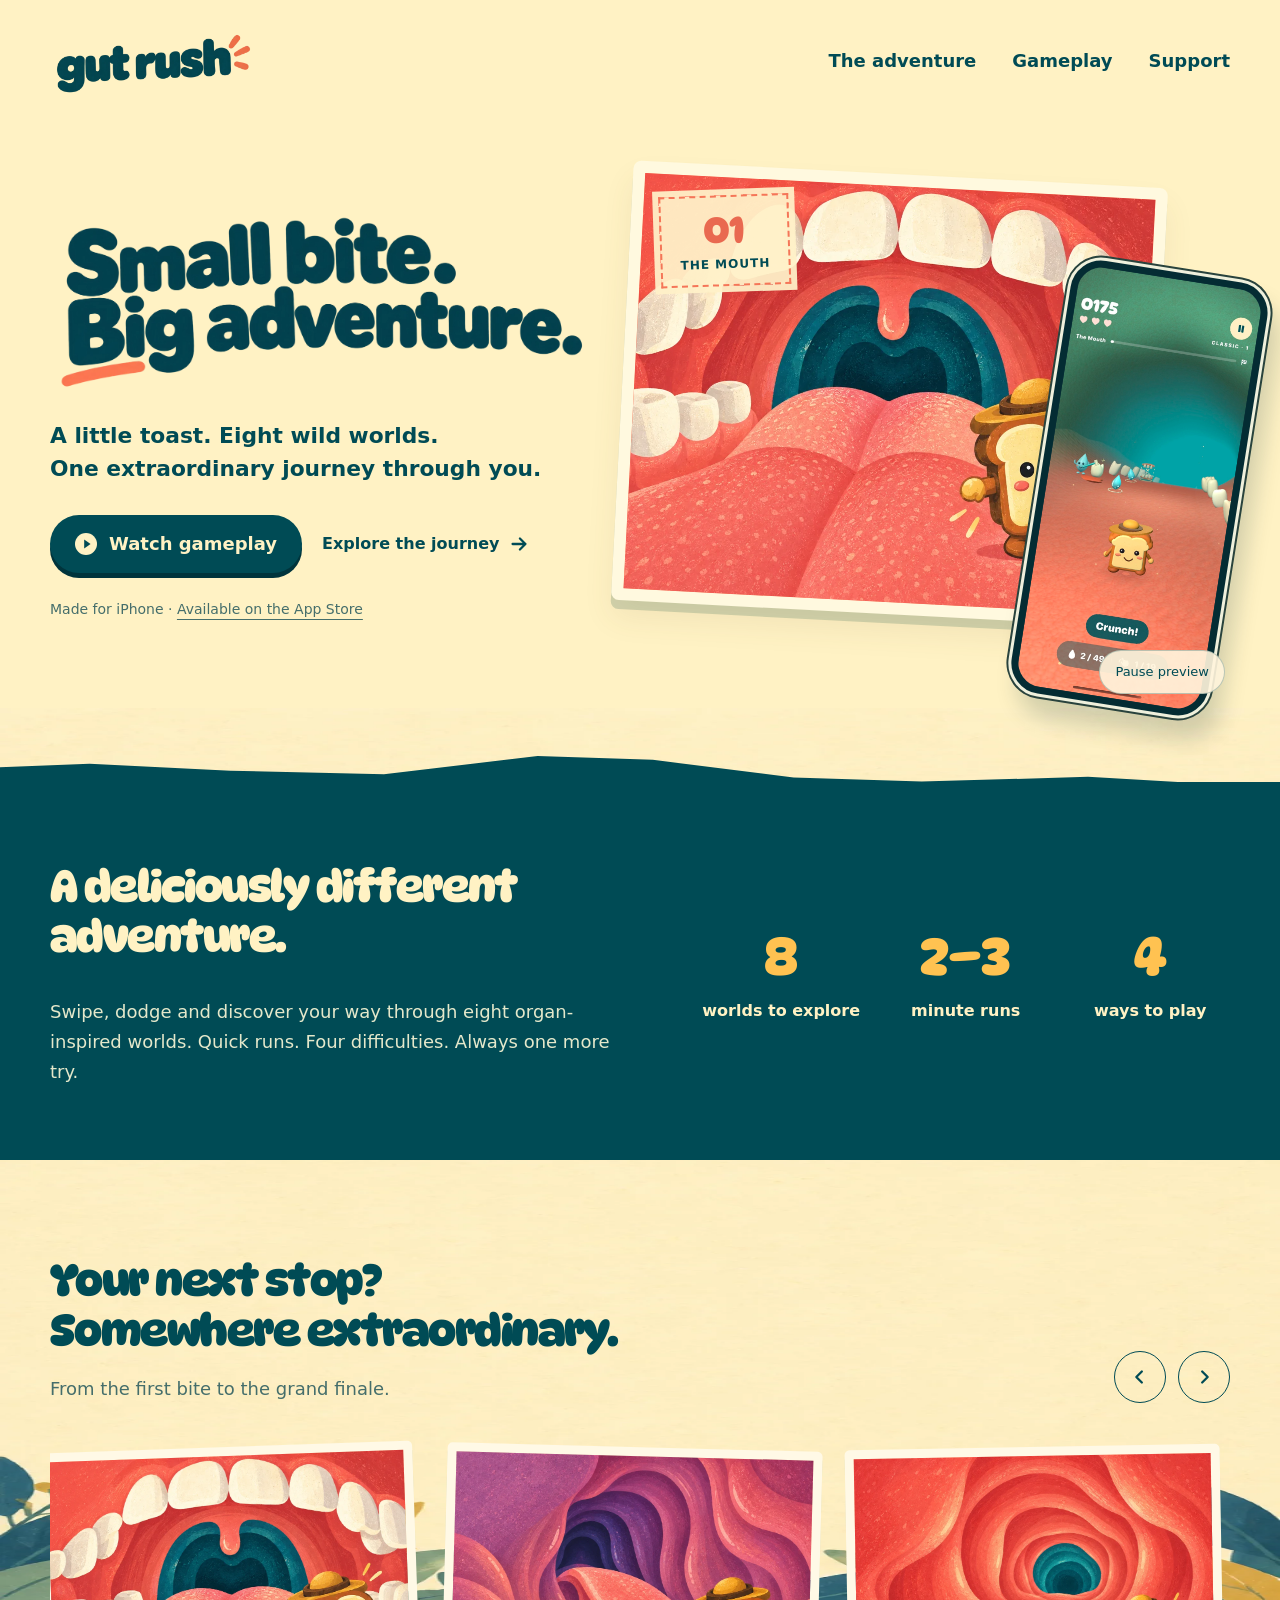
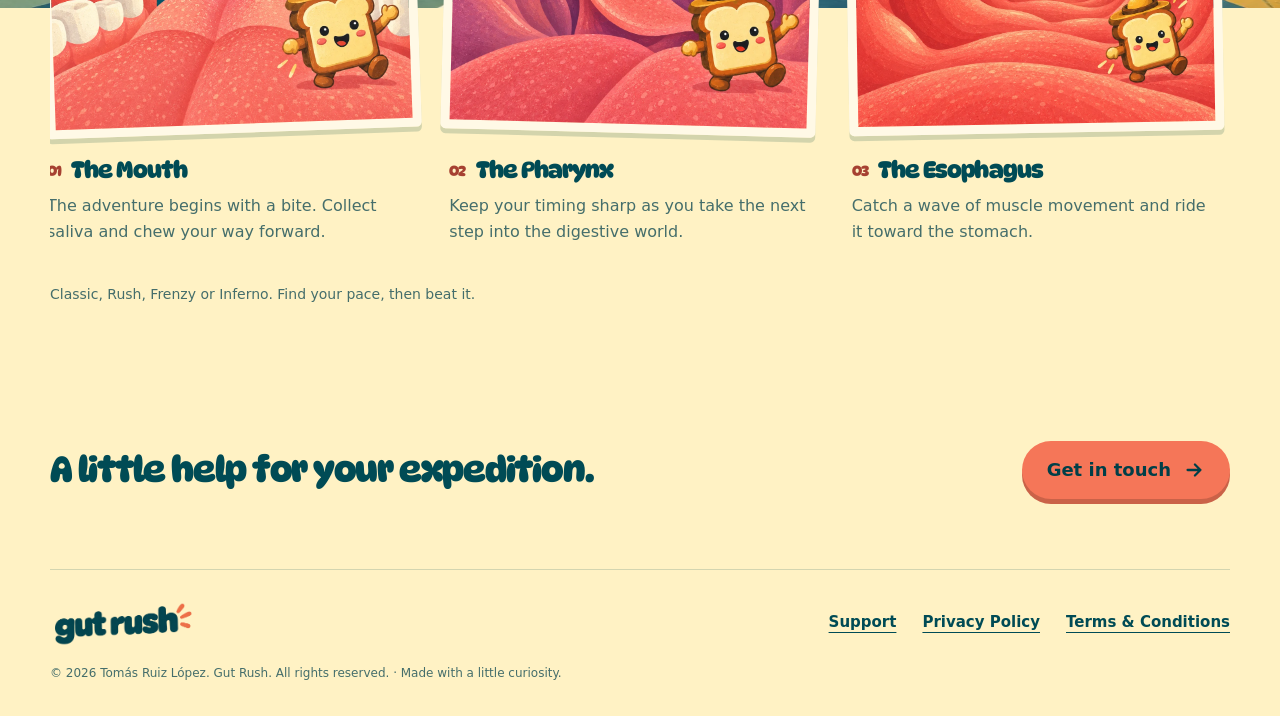
==== commit f7efce88: "Disclose Firebase in version 1.1 and reflect App Store availability" ====
--- a/index.html
+++ b/index.html
@@ -1 +1 @@
-<!doctype html><html lang="en"><head><meta charset="utf-8"><meta name="viewport" content="width=device-width,initial-scale=1"><meta name="theme-color" content="#004b55"><title>Gut Rush — Small bite. Big adventure.</title><meta name="description" content="A joyful iPhone runner through eight organ-inspired worlds. Watch real gameplay and explore the Little Expedition."><link rel="canonical" href="https://truizlop.github.io/gut-rush-website/"><meta property="og:type" content="website"><meta property="og:title" content="Gut Rush — Small bite. Big adventure."><meta property="og:description" content="A joyful iPhone runner through eight organ-inspired worlds. Watch real gameplay and explore the Little Expedition."><meta property="og:url" content="https://truizlop.github.io/gut-rush-website/"><meta property="og:image" content="https://truizlop.github.io/gut-rush-website/assets/postcard-mouth.webp"><meta name="twitter:card" content="summary_large_image"><link rel="icon" href="./assets/favicon.png" type="image/png"><link rel="apple-touch-icon" href="./assets/apple-touch-icon.png"><link rel="stylesheet" href="./styles.css"><script src="./script.js" defer></script></head><body><div class="paper"><a class="skip" href="#main">Skip to content</a><header class="site-header wrap"><a class="brand" href="./" aria-label="Gut Rush home"><img src="./assets/logo.webp" width="700" height="234" alt="gut rush"></a><nav class="nav" aria-label="Main navigation"><a class="nav-adventure" href="./#adventure">The adventure</a><a href="./#gameplay" data-watch>Gameplay</a><a href="./support/">Support</a></nav></header><main id="main"><section class="hero wrap" aria-labelledby="hero-title"><div class="hero-copy"><h1 id="hero-title"><img class="headline" src="assets/headline.webp" alt="Small bite. Big adventure." width="1400" height="467" fetchpriority="high"></h1><p class="lead">A little toast. Eight wild worlds.<br>One extraordinary journey through you.</p><div class="actions"><a class="button" href="assets/gameplay-mouth.mp4" data-watch><svg viewBox="0 0 24 24" aria-hidden="true"><circle cx="12" cy="12" r="12" fill="currentColor"/><path d="m10 7 7 5-7 5Z" fill="#004b55"/></svg>Watch gameplay</a><a class="text-link" href="#adventure">Explore the journey <svg viewBox="0 0 24 24" fill="none" stroke="currentColor" stroke-width="2.5" stroke-linecap="round" stroke-linejoin="round" aria-hidden="true"><path d="M5 12h14m-6-6 6 6-6 6"/></svg></a></div><p class="status">Made for iPhone · Currently in TestFlight</p></div><div class="hero-art" aria-label="Expedition artwork and real gameplay preview"><div class="hero-postcard"><img src="assets/postcard-mouth.webp" width="1100" height="825" alt="A golden-hatted toast explorer sets off through the mouth" fetchpriority="high"><div class="postmark" aria-hidden="true"><strong>01</strong><span>THE MOUTH</span></div></div><div class="phone"><video id="preview" muted loop playsinline preload="none" poster="assets/gameplay-mouth.jpg" aria-label="Silent preview of actual Gut Rush mouth gameplay"><source data-src="assets/gameplay-mouth.mp4" type="video/mp4"></video></div><button id="preview-toggle" class="preview-toggle" type="button" hidden aria-label="Play gameplay preview">Play preview</button></div></section><section class="facts" id="gameplay" aria-labelledby="facts-title"><div class="wrap facts-layout"><div><h2 id="facts-title">A deliciously different adventure.</h2><p>Swipe, dodge and discover your way through eight organ-inspired worlds. Quick runs. Four difficulties. Always one more try.</p></div><dl class="numbers"><div><dt>8</dt><dd>worlds to explore</dd></div><div><dt>2–3</dt><dd>minute runs</dd></div><div><dt>4</dt><dd>ways to play</dd></div></dl></div></section><section class="journey wrap" id="adventure" aria-labelledby="journey-title"><div class="section-top"><div><h2 id="journey-title">Your next stop?<br>Somewhere extraordinary.</h2><p>From the first bite to the grand finale.</p></div><div class="carousel-controls"><button class="round-button" id="previous" aria-label="Previous chapters" aria-controls="chapters" type="button" hidden><svg viewBox="0 0 24 24" fill="none" stroke="currentColor" stroke-width="2.5" stroke-linecap="round" stroke-linejoin="round" aria-hidden="true"><path d="m14 6-6 6 6 6"/></svg></button><button class="round-button" id="next" aria-label="Next chapters" aria-controls="chapters" type="button" hidden><svg viewBox="0 0 24 24" fill="none" stroke="currentColor" stroke-width="2.5" stroke-linecap="round" stroke-linejoin="round" aria-hidden="true"><path d="m10 6 6 6-6 6"/></svg></button></div></div><ol class="postcards" id="chapters" tabindex="0" aria-label="Eight chapters in order"><li class="chapter"><figure><div class="chapter-art"><img src="assets/postcard-mouth.webp" width="1100" height="825" loading="lazy" alt="Illustrated toast explorer in the mouth"></div><figcaption><h3><span class="num">01</span>The Mouth</h3><p>The adventure begins with a bite. Collect saliva and chew your way forward.</p></figcaption></figure></li><li class="chapter"><figure><div class="chapter-art"><img src="assets/postcard-pharynx.webp" width="1100" height="825" loading="lazy" alt="Illustrated toast explorer in the pharynx"></div><figcaption><h3><span class="num">02</span>The Pharynx</h3><p>Keep your timing sharp as you take the next step into the digestive world.</p></figcaption></figure></li><li class="chapter"><figure><div class="chapter-art"><img src="assets/postcard-esophagus.webp" width="1100" height="825" loading="lazy" alt="Illustrated toast explorer in the esophagus"></div><figcaption><h3><span class="num">03</span>The Esophagus</h3><p>Catch a wave of muscle movement and ride it toward the stomach.</p></figcaption></figure></li><li class="chapter"><figure><div class="chapter-art"><img src="assets/postcard-stomach.webp" width="1100" height="825" loading="lazy" alt="Illustrated toast explorer in the stomach"></div><figcaption><h3><span class="num">04</span>The Stomach</h3><p>Collect acid and enzymes. Give your little traveller a proper mixing.</p></figcaption></figure></li><li class="chapter"><figure><div class="chapter-art"><img src="assets/postcard-duodenum.webp" width="1100" height="825" loading="lazy" alt="Illustrated toast explorer in the duodenum"></div><figcaption><h3><span class="num">05</span>The Duodenum</h3><p>Bile and enzymes join the journey. Bring the right ingredients together.</p></figcaption></figure></li><li class="chapter"><figure><div class="chapter-art"><img src="assets/postcard-smallintestine.webp" width="1100" height="825" loading="lazy" alt="Illustrated toast explorer in small intestine"></div><figcaption><h3><span class="num">06</span>Small Intestine</h3><p>Find the good stuff and absorb nutrients among the tiny villi.</p></figcaption></figure></li><li class="chapter"><figure><div class="chapter-art"><img src="assets/postcard-largeintestine.webp" width="1100" height="825" loading="lazy" alt="Illustrated toast explorer in large intestine"></div><figcaption><h3><span class="num">07</span>Large Intestine</h3><p>Make every drop count as you recover water along the winding track.</p></figcaption></figure></li><li class="chapter"><figure><div class="chapter-art"><img src="assets/postcard-exit.webp" width="1100" height="825" loading="lazy" alt="Illustrated toast explorer in the grand exit"></div><figcaption><h3><span class="num">08</span>The Grand Exit</h3><p>A final dash to the finish. What a journey for one little bite.</p></figcaption></figure></li></ol><p class="journey-note">Classic, Rush, Frenzy or Inferno. Find your pace, then beat it.</p></section><section class="help wrap" aria-labelledby="help-title"><h2 id="help-title">A little help for your expedition.</h2><a class="button coral" href="support/">Get in touch <svg viewBox="0 0 24 24" fill="none" stroke="currentColor" stroke-width="2.5" stroke-linecap="round" stroke-linejoin="round" aria-hidden="true"><path d="M5 12h14m-6-6 6 6-6 6"/></svg></a></section></main><footer class="footer wrap"><div class="footer-row"><a class="brand" href="./" aria-label="Gut Rush home"><img src="./assets/logo.webp" width="700" height="234" alt="gut rush" loading="lazy"></a><nav class="footer-links" aria-label="Footer"><a href="./support/">Support</a><a href="./privacy/">Privacy Policy</a><a href="./terms/">Terms &amp; Conditions</a></nav></div><p class="copyright">© 2026 Tomás Ruiz López. Gut Rush. All rights reserved. · Made with a little curiosity.</p></footer></div><dialog id="gameplay-dialog" aria-labelledby="video-title"><div class="video-dialog-inner"><div class="dialog-head"><h2 id="video-title">A bite of the adventure.</h2><button class="close-button" id="close-video" aria-label="Close gameplay video" type="button"><svg viewBox="0 0 24 24" fill="none" stroke="currentColor" stroke-width="2" stroke-linecap="round" aria-hidden="true"><path d="m6 6 12 12M18 6 6 18"/></svg></button></div><div class="clip-picker" role="group" aria-label="Choose a gameplay clip"><button type="button" data-clip="mouth" aria-pressed="true">The Mouth</button><button type="button" data-clip="duodenum" aria-pressed="false">The Duodenum</button></div><video id="full-video" class="full-video" controls playsinline preload="none" poster="assets/gameplay-mouth.jpg" aria-label="Actual Gut Rush gameplay, silent simulator recording"><source data-src="assets/gameplay-mouth.mp4" type="video/mp4"></video><p class="video-description">Real gameplay recorded on an iPhone simulator. Silent clip.<br><a id="video-download" href="assets/gameplay-mouth.mp4">Open video directly</a></p></div></dialog></body></html>+<!doctype html><html lang="en"><head><meta charset="utf-8"><meta name="viewport" content="width=device-width,initial-scale=1"><meta name="theme-color" content="#004b55"><title>Gut Rush — Small bite. Big adventure.</title><meta name="description" content="A joyful iPhone runner through eight organ-inspired worlds. Watch real gameplay and explore the Little Expedition."><link rel="canonical" href="https://truizlop.github.io/gut-rush-website/"><meta property="og:type" content="website"><meta property="og:title" content="Gut Rush — Small bite. Big adventure."><meta property="og:description" content="A joyful iPhone runner through eight organ-inspired worlds. Watch real gameplay and explore the Little Expedition."><meta property="og:url" content="https://truizlop.github.io/gut-rush-website/"><meta property="og:image" content="https://truizlop.github.io/gut-rush-website/assets/gut-rush-social-v1.jpg"><meta property="og:image:secure_url" content="https://truizlop.github.io/gut-rush-website/assets/gut-rush-social-v1.jpg"><meta property="og:image:type" content="image/jpeg"><meta property="og:image:width" content="1200"><meta property="og:image:height" content="630"><meta property="og:image:alt" content="Gut Rush: Small bite. Big adventure. A smiling toast explorer in a golden hat runs through a coral-colored mouth, beside playful petrol-teal lettering on textured cream paper."><meta property="og:site_name" content="Gut Rush"><meta name="twitter:card" content="summary_large_image"><meta name="twitter:image" content="https://truizlop.github.io/gut-rush-website/assets/gut-rush-social-v1.jpg"><meta name="twitter:image:alt" content="Gut Rush: Small bite. Big adventure. A smiling toast explorer in a golden hat runs through a coral-colored mouth, beside playful petrol-teal lettering on textured cream paper."><meta name="twitter:title" content="Gut Rush — Small bite. Big adventure."><meta name="twitter:description" content="A joyful iPhone runner through eight organ-inspired worlds. Watch real gameplay and explore the Little Expedition."><link rel="icon" href="./assets/favicon.png" type="image/png"><link rel="apple-touch-icon" href="./assets/apple-touch-icon.png"><link rel="stylesheet" href="./styles.css"><script src="./script.js" defer></script></head><body><div class="paper"><a class="skip" href="#main">Skip to content</a><header class="site-header wrap"><a class="brand" href="./" aria-label="Gut Rush home"><img src="./assets/logo.webp" width="700" height="234" alt="gut rush"></a><nav class="nav" aria-label="Main navigation"><a class="nav-adventure" href="./#adventure">The adventure</a><a href="./#gameplay" data-watch>Gameplay</a><a href="./support/">Support</a></nav></header><main id="main"><section class="hero wrap" aria-labelledby="hero-title"><div class="hero-copy"><h1 id="hero-title"><img class="headline" src="assets/headline.webp" alt="Small bite. Big adventure." width="1400" height="467" fetchpriority="high"></h1><p class="lead">A little toast. Eight wild worlds.<br>One extraordinary journey through you.</p><div class="actions"><a class="button" href="assets/gameplay-mouth.mp4" data-watch><svg viewBox="0 0 24 24" aria-hidden="true"><circle cx="12" cy="12" r="12" fill="currentColor"/><path d="m10 7 7 5-7 5Z" fill="#004b55"/></svg>Watch gameplay</a><a class="text-link" href="#adventure">Explore the journey <svg viewBox="0 0 24 24" fill="none" stroke="currentColor" stroke-width="2.5" stroke-linecap="round" stroke-linejoin="round" aria-hidden="true"><path d="M5 12h14m-6-6 6 6-6 6"/></svg></a></div><p class="status">Made for iPhone · <a href="https://apps.apple.com/app/id6809466442">Available on the App Store</a></p></div><div class="hero-art" aria-label="Expedition artwork and real gameplay preview"><div class="hero-postcard"><img src="assets/postcard-mouth.webp" width="1100" height="825" alt="A golden-hatted toast explorer sets off through the mouth" fetchpriority="high"><div class="postmark" aria-hidden="true"><strong>01</strong><span>THE MOUTH</span></div></div><div class="phone"><video id="preview" muted loop playsinline preload="none" poster="assets/gameplay-mouth.jpg" aria-label="Silent preview of actual Gut Rush mouth gameplay"><source data-src="assets/gameplay-mouth.mp4" type="video/mp4"></video></div><button id="preview-toggle" class="preview-toggle" type="button" hidden aria-label="Play gameplay preview">Play preview</button></div></section><section class="facts" id="gameplay" aria-labelledby="facts-title"><div class="wrap facts-layout"><div><h2 id="facts-title">A deliciously different adventure.</h2><p>Swipe, dodge and discover your way through eight organ-inspired worlds. Quick runs. Four difficulties. Always one more try.</p></div><dl class="numbers"><div><dt>8</dt><dd>worlds to explore</dd></div><div><dt>2–3</dt><dd>minute runs</dd></div><div><dt>4</dt><dd>ways to play</dd></div></dl></div></section><section class="journey wrap" id="adventure" aria-labelledby="journey-title"><div class="section-top"><div><h2 id="journey-title">Your next stop?<br>Somewhere extraordinary.</h2><p>From the first bite to the grand finale.</p></div><div class="carousel-controls"><button class="round-button" id="previous" aria-label="Previous chapters" aria-controls="chapters" type="button" hidden><svg viewBox="0 0 24 24" fill="none" stroke="currentColor" stroke-width="2.5" stroke-linecap="round" stroke-linejoin="round" aria-hidden="true"><path d="m14 6-6 6 6 6"/></svg></button><button class="round-button" id="next" aria-label="Next chapters" aria-controls="chapters" type="button" hidden><svg viewBox="0 0 24 24" fill="none" stroke="currentColor" stroke-width="2.5" stroke-linecap="round" stroke-linejoin="round" aria-hidden="true"><path d="m10 6 6 6-6 6"/></svg></button></div></div><ol class="postcards" id="chapters" tabindex="0" aria-label="Eight chapters in order"><li class="chapter"><figure><div class="chapter-art"><img src="assets/postcard-mouth.webp" width="1100" height="825" loading="lazy" alt="Illustrated toast explorer in the mouth"></div><figcaption><h3><span class="num">01</span>The Mouth</h3><p>The adventure begins with a bite. Collect saliva and chew your way forward.</p></figcaption></figure></li><li class="chapter"><figure><div class="chapter-art"><img src="assets/postcard-pharynx.webp" width="1100" height="825" loading="lazy" alt="Illustrated toast explorer in the pharynx"></div><figcaption><h3><span class="num">02</span>The Pharynx</h3><p>Keep your timing sharp as you take the next step into the digestive world.</p></figcaption></figure></li><li class="chapter"><figure><div class="chapter-art"><img src="assets/postcard-esophagus.webp" width="1100" height="825" loading="lazy" alt="Illustrated toast explorer in the esophagus"></div><figcaption><h3><span class="num">03</span>The Esophagus</h3><p>Catch a wave of muscle movement and ride it toward the stomach.</p></figcaption></figure></li><li class="chapter"><figure><div class="chapter-art"><img src="assets/postcard-stomach.webp" width="1100" height="825" loading="lazy" alt="Illustrated toast explorer in the stomach"></div><figcaption><h3><span class="num">04</span>The Stomach</h3><p>Collect acid and enzymes. Give your little traveller a proper mixing.</p></figcaption></figure></li><li class="chapter"><figure><div class="chapter-art"><img src="assets/postcard-duodenum.webp" width="1100" height="825" loading="lazy" alt="Illustrated toast explorer in the duodenum"></div><figcaption><h3><span class="num">05</span>The Duodenum</h3><p>Bile and enzymes join the journey. Bring the right ingredients together.</p></figcaption></figure></li><li class="chapter"><figure><div class="chapter-art"><img src="assets/postcard-smallintestine.webp" width="1100" height="825" loading="lazy" alt="Illustrated toast explorer in small intestine"></div><figcaption><h3><span class="num">06</span>Small Intestine</h3><p>Find the good stuff and absorb nutrients among the tiny villi.</p></figcaption></figure></li><li class="chapter"><figure><div class="chapter-art"><img src="assets/postcard-largeintestine.webp" width="1100" height="825" loading="lazy" alt="Illustrated toast explorer in large intestine"></div><figcaption><h3><span class="num">07</span>Large Intestine</h3><p>Make every drop count as you recover water along the winding track.</p></figcaption></figure></li><li class="chapter"><figure><div class="chapter-art"><img src="assets/postcard-exit.webp" width="1100" height="825" loading="lazy" alt="Illustrated toast explorer in the grand exit"></div><figcaption><h3><span class="num">08</span>The Grand Exit</h3><p>A final dash to the finish. What a journey for one little bite.</p></figcaption></figure></li></ol><p class="journey-note">Classic, Rush, Frenzy or Inferno. Find your pace, then beat it.</p></section><section class="help wrap" aria-labelledby="help-title"><h2 id="help-title">A little help for your expedition.</h2><a class="button coral" href="support/">Get in touch <svg viewBox="0 0 24 24" fill="none" stroke="currentColor" stroke-width="2.5" stroke-linecap="round" stroke-linejoin="round" aria-hidden="true"><path d="M5 12h14m-6-6 6 6-6 6"/></svg></a></section></main><footer class="footer wrap"><div class="footer-row"><a class="brand" href="./" aria-label="Gut Rush home"><img src="./assets/logo.webp" width="700" height="234" alt="gut rush" loading="lazy"></a><nav class="footer-links" aria-label="Footer"><a href="./support/">Support</a><a href="./privacy/">Privacy Policy</a><a href="./terms/">Terms &amp; Conditions</a></nav></div><p class="copyright">© 2026 Tomás Ruiz López. Gut Rush. All rights reserved. · Made with a little curiosity.</p></footer></div><dialog id="gameplay-dialog" aria-labelledby="video-title"><div class="video-dialog-inner"><div class="dialog-head"><h2 id="video-title">A bite of the adventure.</h2><button class="close-button" id="close-video" aria-label="Close gameplay video" type="button"><svg viewBox="0 0 24 24" fill="none" stroke="currentColor" stroke-width="2" stroke-linecap="round" aria-hidden="true"><path d="m6 6 12 12M18 6 6 18"/></svg></button></div><div class="clip-picker" role="group" aria-label="Choose a gameplay clip"><button type="button" data-clip="mouth" aria-pressed="true">The Mouth</button><button type="button" data-clip="duodenum" aria-pressed="false">The Duodenum</button></div><video id="full-video" class="full-video" controls playsinline preload="none" poster="assets/gameplay-mouth.jpg" aria-label="Actual Gut Rush gameplay, silent simulator recording"><source data-src="assets/gameplay-mouth.mp4" type="video/mp4"></video><p class="video-description">Real gameplay recorded on an iPhone simulator. Silent clip.<br><a id="video-download" href="assets/gameplay-mouth.mp4">Open video directly</a></p></div></dialog></body></html>
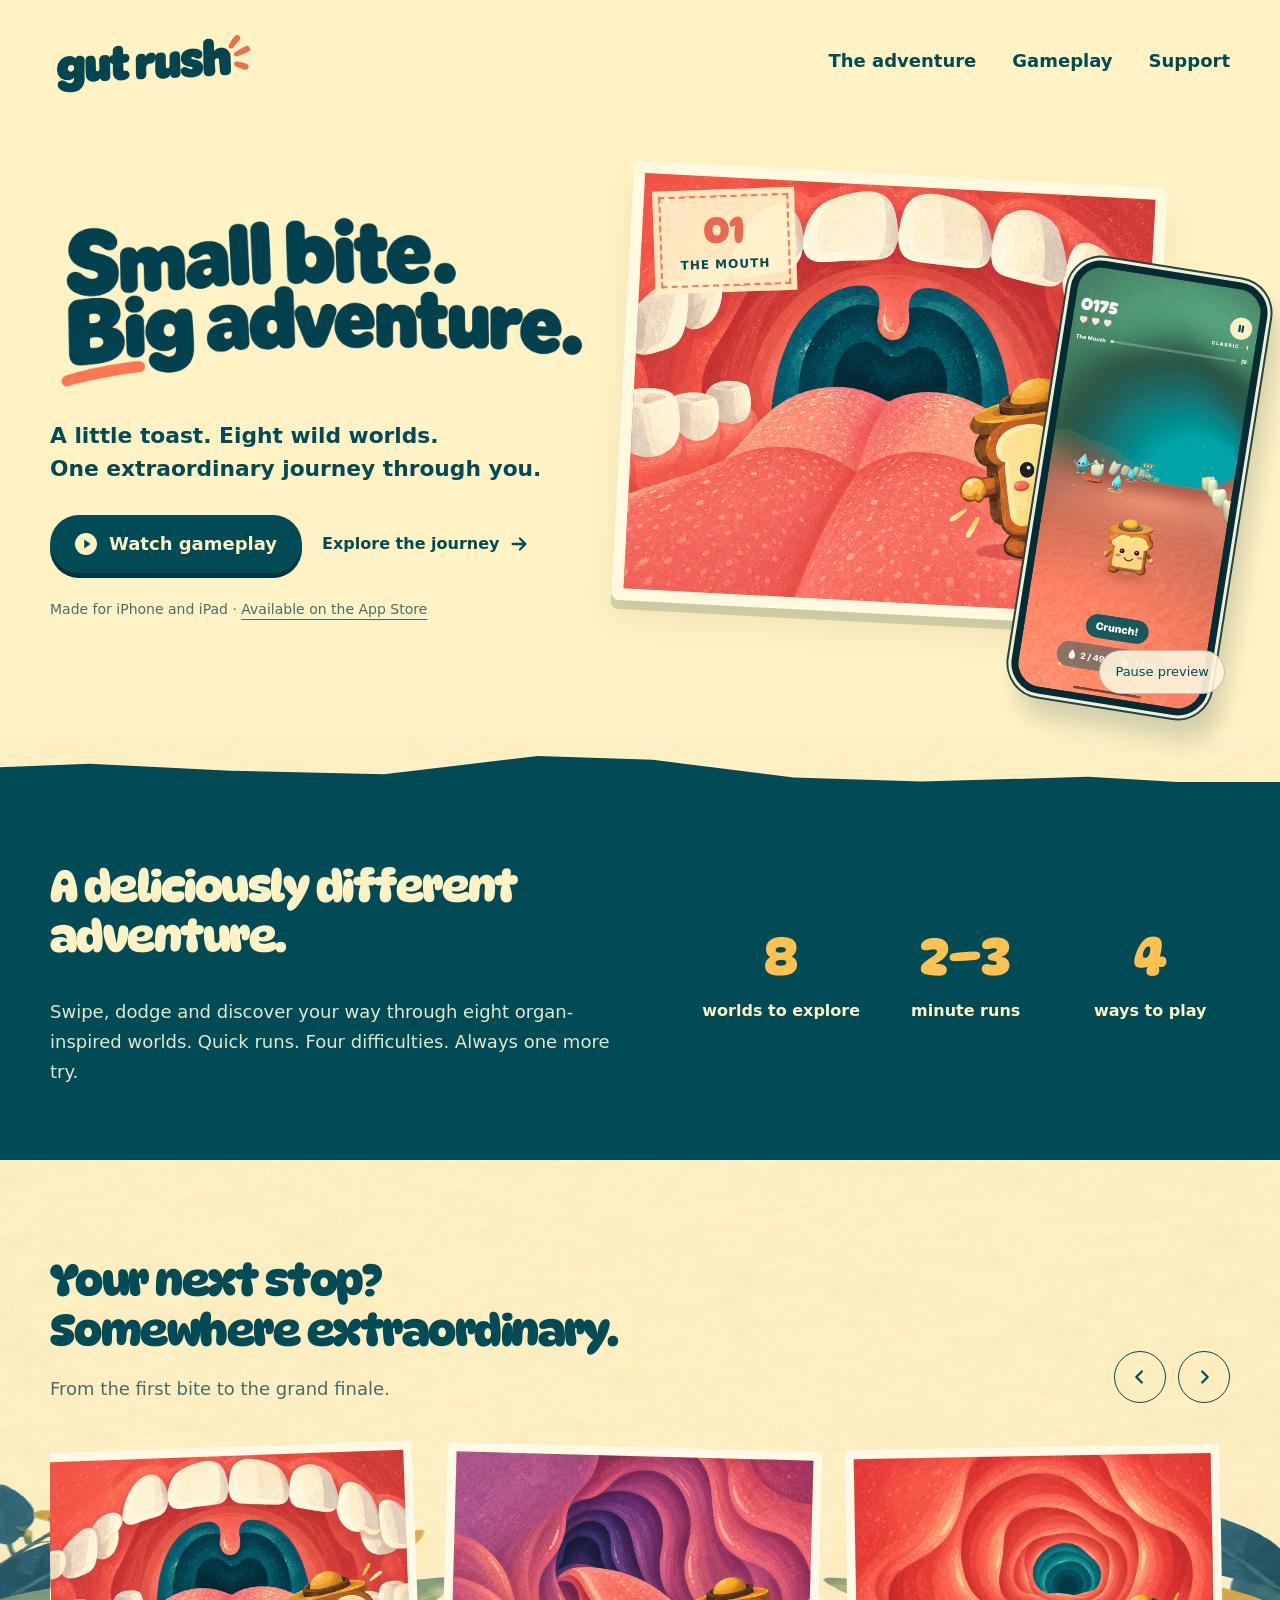
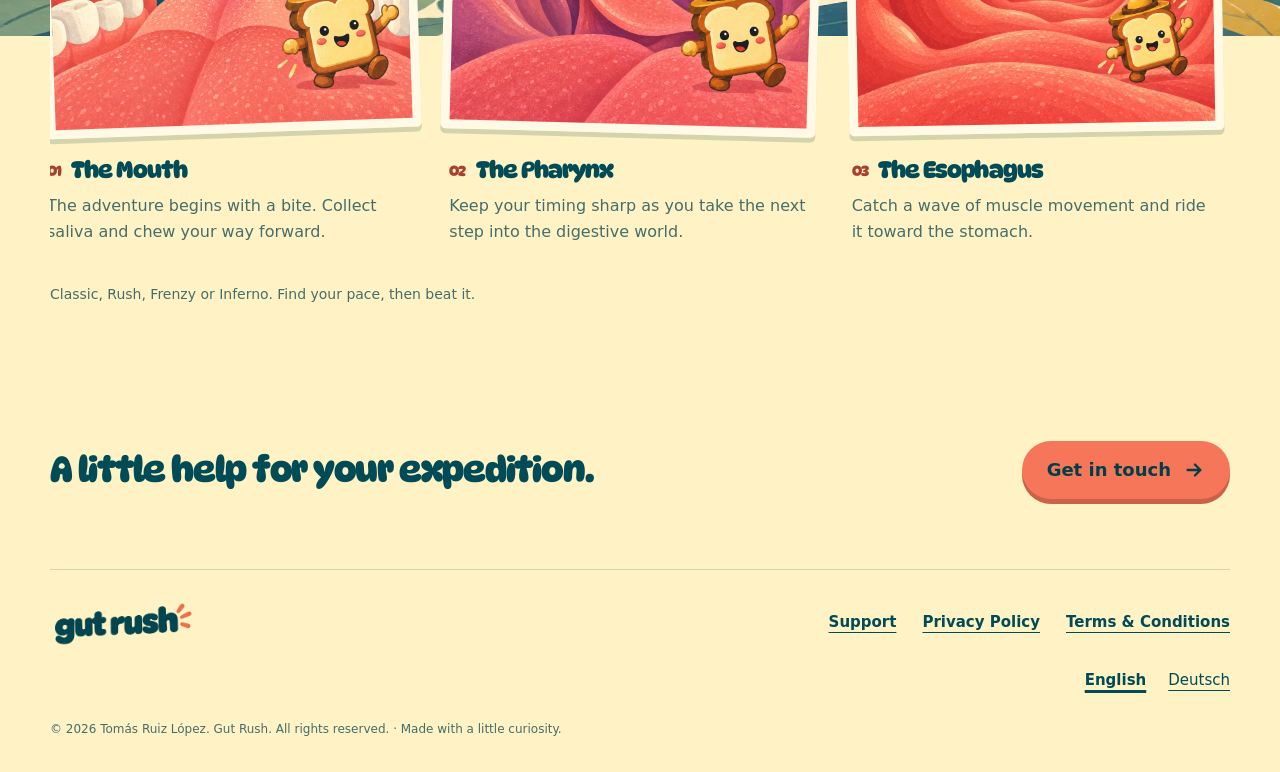
==== commit db9e0e1d: "Localize Gut Rush website and legal pages into German" ====
--- a/index.html
+++ b/index.html
@@ -1 +1 @@
-<!doctype html><html lang="en"><head><meta charset="utf-8"><meta name="viewport" content="width=device-width,initial-scale=1"><meta name="theme-color" content="#004b55"><title>Gut Rush — Small bite. Big adventure.</title><meta name="description" content="A joyful iPhone runner through eight organ-inspired worlds. Watch real gameplay and explore the Little Expedition."><link rel="canonical" href="https://truizlop.github.io/gut-rush-website/"><meta property="og:type" content="website"><meta property="og:title" content="Gut Rush — Small bite. Big adventure."><meta property="og:description" content="A joyful iPhone runner through eight organ-inspired worlds. Watch real gameplay and explore the Little Expedition."><meta property="og:url" content="https://truizlop.github.io/gut-rush-website/"><meta property="og:image" content="https://truizlop.github.io/gut-rush-website/assets/gut-rush-social-v1.jpg"><meta property="og:image:secure_url" content="https://truizlop.github.io/gut-rush-website/assets/gut-rush-social-v1.jpg"><meta property="og:image:type" content="image/jpeg"><meta property="og:image:width" content="1200"><meta property="og:image:height" content="630"><meta property="og:image:alt" content="Gut Rush: Small bite. Big adventure. A smiling toast explorer in a golden hat runs through a coral-colored mouth, beside playful petrol-teal lettering on textured cream paper."><meta property="og:site_name" content="Gut Rush"><meta name="twitter:card" content="summary_large_image"><meta name="twitter:image" content="https://truizlop.github.io/gut-rush-website/assets/gut-rush-social-v1.jpg"><meta name="twitter:image:alt" content="Gut Rush: Small bite. Big adventure. A smiling toast explorer in a golden hat runs through a coral-colored mouth, beside playful petrol-teal lettering on textured cream paper."><meta name="twitter:title" content="Gut Rush — Small bite. Big adventure."><meta name="twitter:description" content="A joyful iPhone runner through eight organ-inspired worlds. Watch real gameplay and explore the Little Expedition."><link rel="icon" href="./assets/favicon.png" type="image/png"><link rel="apple-touch-icon" href="./assets/apple-touch-icon.png"><link rel="stylesheet" href="./styles.css"><script src="./script.js" defer></script></head><body><div class="paper"><a class="skip" href="#main">Skip to content</a><header class="site-header wrap"><a class="brand" href="./" aria-label="Gut Rush home"><img src="./assets/logo.webp" width="700" height="234" alt="gut rush"></a><nav class="nav" aria-label="Main navigation"><a class="nav-adventure" href="./#adventure">The adventure</a><a href="./#gameplay" data-watch>Gameplay</a><a href="./support/">Support</a></nav></header><main id="main"><section class="hero wrap" aria-labelledby="hero-title"><div class="hero-copy"><h1 id="hero-title"><img class="headline" src="assets/headline.webp" alt="Small bite. Big adventure." width="1400" height="467" fetchpriority="high"></h1><p class="lead">A little toast. Eight wild worlds.<br>One extraordinary journey through you.</p><div class="actions"><a class="button" href="assets/gameplay-mouth.mp4" data-watch><svg viewBox="0 0 24 24" aria-hidden="true"><circle cx="12" cy="12" r="12" fill="currentColor"/><path d="m10 7 7 5-7 5Z" fill="#004b55"/></svg>Watch gameplay</a><a class="text-link" href="#adventure">Explore the journey <svg viewBox="0 0 24 24" fill="none" stroke="currentColor" stroke-width="2.5" stroke-linecap="round" stroke-linejoin="round" aria-hidden="true"><path d="M5 12h14m-6-6 6 6-6 6"/></svg></a></div><p class="status">Made for iPhone · <a href="https://apps.apple.com/app/id6809466442">Available on the App Store</a></p></div><div class="hero-art" aria-label="Expedition artwork and real gameplay preview"><div class="hero-postcard"><img src="assets/postcard-mouth.webp" width="1100" height="825" alt="A golden-hatted toast explorer sets off through the mouth" fetchpriority="high"><div class="postmark" aria-hidden="true"><strong>01</strong><span>THE MOUTH</span></div></div><div class="phone"><video id="preview" muted loop playsinline preload="none" poster="assets/gameplay-mouth.jpg" aria-label="Silent preview of actual Gut Rush mouth gameplay"><source data-src="assets/gameplay-mouth.mp4" type="video/mp4"></video></div><button id="preview-toggle" class="preview-toggle" type="button" hidden aria-label="Play gameplay preview">Play preview</button></div></section><section class="facts" id="gameplay" aria-labelledby="facts-title"><div class="wrap facts-layout"><div><h2 id="facts-title">A deliciously different adventure.</h2><p>Swipe, dodge and discover your way through eight organ-inspired worlds. Quick runs. Four difficulties. Always one more try.</p></div><dl class="numbers"><div><dt>8</dt><dd>worlds to explore</dd></div><div><dt>2–3</dt><dd>minute runs</dd></div><div><dt>4</dt><dd>ways to play</dd></div></dl></div></section><section class="journey wrap" id="adventure" aria-labelledby="journey-title"><div class="section-top"><div><h2 id="journey-title">Your next stop?<br>Somewhere extraordinary.</h2><p>From the first bite to the grand finale.</p></div><div class="carousel-controls"><button class="round-button" id="previous" aria-label="Previous chapters" aria-controls="chapters" type="button" hidden><svg viewBox="0 0 24 24" fill="none" stroke="currentColor" stroke-width="2.5" stroke-linecap="round" stroke-linejoin="round" aria-hidden="true"><path d="m14 6-6 6 6 6"/></svg></button><button class="round-button" id="next" aria-label="Next chapters" aria-controls="chapters" type="button" hidden><svg viewBox="0 0 24 24" fill="none" stroke="currentColor" stroke-width="2.5" stroke-linecap="round" stroke-linejoin="round" aria-hidden="true"><path d="m10 6 6 6-6 6"/></svg></button></div></div><ol class="postcards" id="chapters" tabindex="0" aria-label="Eight chapters in order"><li class="chapter"><figure><div class="chapter-art"><img src="assets/postcard-mouth.webp" width="1100" height="825" loading="lazy" alt="Illustrated toast explorer in the mouth"></div><figcaption><h3><span class="num">01</span>The Mouth</h3><p>The adventure begins with a bite. Collect saliva and chew your way forward.</p></figcaption></figure></li><li class="chapter"><figure><div class="chapter-art"><img src="assets/postcard-pharynx.webp" width="1100" height="825" loading="lazy" alt="Illustrated toast explorer in the pharynx"></div><figcaption><h3><span class="num">02</span>The Pharynx</h3><p>Keep your timing sharp as you take the next step into the digestive world.</p></figcaption></figure></li><li class="chapter"><figure><div class="chapter-art"><img src="assets/postcard-esophagus.webp" width="1100" height="825" loading="lazy" alt="Illustrated toast explorer in the esophagus"></div><figcaption><h3><span class="num">03</span>The Esophagus</h3><p>Catch a wave of muscle movement and ride it toward the stomach.</p></figcaption></figure></li><li class="chapter"><figure><div class="chapter-art"><img src="assets/postcard-stomach.webp" width="1100" height="825" loading="lazy" alt="Illustrated toast explorer in the stomach"></div><figcaption><h3><span class="num">04</span>The Stomach</h3><p>Collect acid and enzymes. Give your little traveller a proper mixing.</p></figcaption></figure></li><li class="chapter"><figure><div class="chapter-art"><img src="assets/postcard-duodenum.webp" width="1100" height="825" loading="lazy" alt="Illustrated toast explorer in the duodenum"></div><figcaption><h3><span class="num">05</span>The Duodenum</h3><p>Bile and enzymes join the journey. Bring the right ingredients together.</p></figcaption></figure></li><li class="chapter"><figure><div class="chapter-art"><img src="assets/postcard-smallintestine.webp" width="1100" height="825" loading="lazy" alt="Illustrated toast explorer in small intestine"></div><figcaption><h3><span class="num">06</span>Small Intestine</h3><p>Find the good stuff and absorb nutrients among the tiny villi.</p></figcaption></figure></li><li class="chapter"><figure><div class="chapter-art"><img src="assets/postcard-largeintestine.webp" width="1100" height="825" loading="lazy" alt="Illustrated toast explorer in large intestine"></div><figcaption><h3><span class="num">07</span>Large Intestine</h3><p>Make every drop count as you recover water along the winding track.</p></figcaption></figure></li><li class="chapter"><figure><div class="chapter-art"><img src="assets/postcard-exit.webp" width="1100" height="825" loading="lazy" alt="Illustrated toast explorer in the grand exit"></div><figcaption><h3><span class="num">08</span>The Grand Exit</h3><p>A final dash to the finish. What a journey for one little bite.</p></figcaption></figure></li></ol><p class="journey-note">Classic, Rush, Frenzy or Inferno. Find your pace, then beat it.</p></section><section class="help wrap" aria-labelledby="help-title"><h2 id="help-title">A little help for your expedition.</h2><a class="button coral" href="support/">Get in touch <svg viewBox="0 0 24 24" fill="none" stroke="currentColor" stroke-width="2.5" stroke-linecap="round" stroke-linejoin="round" aria-hidden="true"><path d="M5 12h14m-6-6 6 6-6 6"/></svg></a></section></main><footer class="footer wrap"><div class="footer-row"><a class="brand" href="./" aria-label="Gut Rush home"><img src="./assets/logo.webp" width="700" height="234" alt="gut rush" loading="lazy"></a><nav class="footer-links" aria-label="Footer"><a href="./support/">Support</a><a href="./privacy/">Privacy Policy</a><a href="./terms/">Terms &amp; Conditions</a></nav></div><p class="copyright">© 2026 Tomás Ruiz López. Gut Rush. All rights reserved. · Made with a little curiosity.</p></footer></div><dialog id="gameplay-dialog" aria-labelledby="video-title"><div class="video-dialog-inner"><div class="dialog-head"><h2 id="video-title">A bite of the adventure.</h2><button class="close-button" id="close-video" aria-label="Close gameplay video" type="button"><svg viewBox="0 0 24 24" fill="none" stroke="currentColor" stroke-width="2" stroke-linecap="round" aria-hidden="true"><path d="m6 6 12 12M18 6 6 18"/></svg></button></div><div class="clip-picker" role="group" aria-label="Choose a gameplay clip"><button type="button" data-clip="mouth" aria-pressed="true">The Mouth</button><button type="button" data-clip="duodenum" aria-pressed="false">The Duodenum</button></div><video id="full-video" class="full-video" controls playsinline preload="none" poster="assets/gameplay-mouth.jpg" aria-label="Actual Gut Rush gameplay, silent simulator recording"><source data-src="assets/gameplay-mouth.mp4" type="video/mp4"></video><p class="video-description">Real gameplay recorded on an iPhone simulator. Silent clip.<br><a id="video-download" href="assets/gameplay-mouth.mp4">Open video directly</a></p></div></dialog></body></html>+<!doctype html><html lang="en"><head><meta charset="utf-8"><meta name="viewport" content="width=device-width,initial-scale=1"><meta name="theme-color" content="#004b55"><title>Gut Rush — Small bite. Big adventure.</title><meta name="description" content="A joyful iPhone and iPad runner through eight organ-inspired worlds. Watch real gameplay and explore the Little Expedition."><link rel="canonical" href="https://truizlop.github.io/gut-rush-website/"><meta property="og:type" content="website"><meta property="og:title" content="Gut Rush — Small bite. Big adventure."><meta property="og:description" content="A joyful iPhone and iPad runner through eight organ-inspired worlds. Watch real gameplay and explore the Little Expedition."><meta property="og:url" content="https://truizlop.github.io/gut-rush-website/"><meta property="og:image" content="https://truizlop.github.io/gut-rush-website/assets/gut-rush-social-v1.jpg"><meta property="og:image:secure_url" content="https://truizlop.github.io/gut-rush-website/assets/gut-rush-social-v1.jpg"><meta property="og:image:type" content="image/jpeg"><meta property="og:image:width" content="1200"><meta property="og:image:height" content="630"><meta property="og:image:alt" content="Gut Rush: Small bite. Big adventure. A smiling toast explorer in a golden hat runs through a coral-colored mouth, beside playful petrol-teal lettering on textured cream paper."><meta property="og:site_name" content="Gut Rush"><meta name="twitter:card" content="summary_large_image"><meta name="twitter:image" content="https://truizlop.github.io/gut-rush-website/assets/gut-rush-social-v1.jpg"><meta name="twitter:image:alt" content="Gut Rush: Small bite. Big adventure. A smiling toast explorer in a golden hat runs through a coral-colored mouth, beside playful petrol-teal lettering on textured cream paper."><meta name="twitter:title" content="Gut Rush — Small bite. Big adventure."><meta name="twitter:description" content="A joyful iPhone and iPad runner through eight organ-inspired worlds. Watch real gameplay and explore the Little Expedition."><link rel="icon" href="./assets/favicon.png" type="image/png"><link rel="apple-touch-icon" href="./assets/apple-touch-icon.png"><link rel="stylesheet" href="./styles.css"><script src="./script.js" defer></script><link rel="alternate" hreflang="en" href="https://truizlop.github.io/gut-rush-website/"><link rel="alternate" hreflang="de" href="https://truizlop.github.io/gut-rush-website/de/"><link rel="alternate" hreflang="x-default" href="https://truizlop.github.io/gut-rush-website/"></head><body><div class="paper"><a class="skip" href="#main">Skip to content</a><header class="site-header wrap"><a class="brand" href="./" aria-label="Gut Rush home"><img src="./assets/logo.webp" width="700" height="234" alt="gut rush"></a><nav class="nav" aria-label="Main navigation"><a class="nav-adventure" href="./#adventure">The adventure</a><a href="./#gameplay" data-watch>Gameplay</a><a href="./support/">Support</a></nav></header><main id="main"><section class="hero wrap" aria-labelledby="hero-title"><div class="hero-copy"><h1 id="hero-title"><img class="headline" src="assets/headline.webp" alt="Small bite. Big adventure." width="1400" height="467" fetchpriority="high"></h1><p class="lead">A little toast. Eight wild worlds.<br>One extraordinary journey through you.</p><div class="actions"><a class="button" href="assets/gameplay-mouth.mp4" data-watch><svg viewBox="0 0 24 24" aria-hidden="true"><circle cx="12" cy="12" r="12" fill="currentColor"/><path d="m10 7 7 5-7 5Z" fill="#004b55"/></svg>Watch gameplay</a><a class="text-link" href="#adventure">Explore the journey <svg viewBox="0 0 24 24" fill="none" stroke="currentColor" stroke-width="2.5" stroke-linecap="round" stroke-linejoin="round" aria-hidden="true"><path d="M5 12h14m-6-6 6 6-6 6"/></svg></a></div><p class="status">Made for iPhone and iPad · <a href="https://apps.apple.com/app/id6809466442">Available on the App Store</a></p></div><div class="hero-art" aria-label="Expedition artwork and real gameplay preview"><div class="hero-postcard"><img src="assets/postcard-mouth.webp" width="1100" height="825" alt="A golden-hatted toast explorer sets off through the mouth" fetchpriority="high"><div class="postmark" aria-hidden="true"><strong>01</strong><span>THE MOUTH</span></div></div><div class="phone"><video id="preview" muted loop playsinline preload="none" poster="assets/gameplay-mouth.jpg" aria-label="Silent preview of actual Gut Rush mouth gameplay"><source data-src="assets/gameplay-mouth.mp4" type="video/mp4"></video></div><button id="preview-toggle" class="preview-toggle" type="button" hidden aria-label="Play gameplay preview">Play preview</button></div></section><section class="facts" id="gameplay" aria-labelledby="facts-title"><div class="wrap facts-layout"><div><h2 id="facts-title">A deliciously different adventure.</h2><p>Swipe, dodge and discover your way through eight organ-inspired worlds. Quick runs. Four difficulties. Always one more try.</p></div><dl class="numbers"><div><dt>8</dt><dd>worlds to explore</dd></div><div><dt>2–3</dt><dd>minute runs</dd></div><div><dt>4</dt><dd>ways to play</dd></div></dl></div></section><section class="journey wrap" id="adventure" aria-labelledby="journey-title"><div class="section-top"><div><h2 id="journey-title">Your next stop?<br>Somewhere extraordinary.</h2><p>From the first bite to the grand finale.</p></div><div class="carousel-controls"><button class="round-button" id="previous" aria-label="Previous chapters" aria-controls="chapters" type="button" hidden><svg viewBox="0 0 24 24" fill="none" stroke="currentColor" stroke-width="2.5" stroke-linecap="round" stroke-linejoin="round" aria-hidden="true"><path d="m14 6-6 6 6 6"/></svg></button><button class="round-button" id="next" aria-label="Next chapters" aria-controls="chapters" type="button" hidden><svg viewBox="0 0 24 24" fill="none" stroke="currentColor" stroke-width="2.5" stroke-linecap="round" stroke-linejoin="round" aria-hidden="true"><path d="m10 6 6 6-6 6"/></svg></button></div></div><ol class="postcards" id="chapters" tabindex="0" aria-label="Eight chapters in order"><li class="chapter"><figure><div class="chapter-art"><img src="assets/postcard-mouth.webp" width="1100" height="825" loading="lazy" alt="Illustrated toast explorer in the mouth"></div><figcaption><h3><span class="num">01</span>The Mouth</h3><p>The adventure begins with a bite. Collect saliva and chew your way forward.</p></figcaption></figure></li><li class="chapter"><figure><div class="chapter-art"><img src="assets/postcard-pharynx.webp" width="1100" height="825" loading="lazy" alt="Illustrated toast explorer in the pharynx"></div><figcaption><h3><span class="num">02</span>The Pharynx</h3><p>Keep your timing sharp as you take the next step into the digestive world.</p></figcaption></figure></li><li class="chapter"><figure><div class="chapter-art"><img src="assets/postcard-esophagus.webp" width="1100" height="825" loading="lazy" alt="Illustrated toast explorer in the esophagus"></div><figcaption><h3><span class="num">03</span>The Esophagus</h3><p>Catch a wave of muscle movement and ride it toward the stomach.</p></figcaption></figure></li><li class="chapter"><figure><div class="chapter-art"><img src="assets/postcard-stomach.webp" width="1100" height="825" loading="lazy" alt="Illustrated toast explorer in the stomach"></div><figcaption><h3><span class="num">04</span>The Stomach</h3><p>Collect acid and enzymes. Give your little traveller a proper mixing.</p></figcaption></figure></li><li class="chapter"><figure><div class="chapter-art"><img src="assets/postcard-duodenum.webp" width="1100" height="825" loading="lazy" alt="Illustrated toast explorer in the duodenum"></div><figcaption><h3><span class="num">05</span>The Duodenum</h3><p>Bile and enzymes join the journey. Bring the right ingredients together.</p></figcaption></figure></li><li class="chapter"><figure><div class="chapter-art"><img src="assets/postcard-smallintestine.webp" width="1100" height="825" loading="lazy" alt="Illustrated toast explorer in small intestine"></div><figcaption><h3><span class="num">06</span>Small Intestine</h3><p>Find the good stuff and absorb nutrients among the tiny villi.</p></figcaption></figure></li><li class="chapter"><figure><div class="chapter-art"><img src="assets/postcard-largeintestine.webp" width="1100" height="825" loading="lazy" alt="Illustrated toast explorer in large intestine"></div><figcaption><h3><span class="num">07</span>Large Intestine</h3><p>Make every drop count as you recover water along the winding track.</p></figcaption></figure></li><li class="chapter"><figure><div class="chapter-art"><img src="assets/postcard-exit.webp" width="1100" height="825" loading="lazy" alt="Illustrated toast explorer in the grand exit"></div><figcaption><h3><span class="num">08</span>The Grand Exit</h3><p>A final dash to the finish. What a journey for one little bite.</p></figcaption></figure></li></ol><p class="journey-note">Classic, Rush, Frenzy or Inferno. Find your pace, then beat it.</p></section><section class="help wrap" aria-labelledby="help-title"><h2 id="help-title">A little help for your expedition.</h2><a class="button coral" href="support/">Get in touch <svg viewBox="0 0 24 24" fill="none" stroke="currentColor" stroke-width="2.5" stroke-linecap="round" stroke-linejoin="round" aria-hidden="true"><path d="M5 12h14m-6-6 6 6-6 6"/></svg></a></section></main><footer class="footer wrap"><div class="footer-row"><a class="brand" href="./" aria-label="Gut Rush home"><img src="./assets/logo.webp" width="700" height="234" alt="gut rush" loading="lazy"></a><nav class="footer-links" aria-label="Footer"><a href="./support/">Support</a><a href="./privacy/">Privacy Policy</a><a href="./terms/">Terms &amp; Conditions</a></nav></div><nav class="language-links" aria-label="Language"><a href="/gut-rush-website/" lang="en" hreflang="en" aria-current="page">English</a><a href="/gut-rush-website/de/" lang="de" hreflang="de">Deutsch</a></nav><p class="copyright">© 2026 Tomás Ruiz López. Gut Rush. All rights reserved. · Made with a little curiosity.</p></footer></div><dialog id="gameplay-dialog" aria-labelledby="video-title"><div class="video-dialog-inner"><div class="dialog-head"><h2 id="video-title">A bite of the adventure.</h2><button class="close-button" id="close-video" aria-label="Close gameplay video" type="button"><svg viewBox="0 0 24 24" fill="none" stroke="currentColor" stroke-width="2" stroke-linecap="round" aria-hidden="true"><path d="m6 6 12 12M18 6 6 18"/></svg></button></div><div class="clip-picker" role="group" aria-label="Choose a gameplay clip"><button type="button" data-clip="mouth" aria-pressed="true">The Mouth</button><button type="button" data-clip="duodenum" aria-pressed="false">The Duodenum</button></div><video id="full-video" class="full-video" controls playsinline preload="none" poster="assets/gameplay-mouth.jpg" aria-label="Actual Gut Rush gameplay, silent simulator recording"><source data-src="assets/gameplay-mouth.mp4" type="video/mp4"></video><p class="video-description">Real gameplay recorded on an iPhone simulator. Silent clip.<br><a id="video-download" href="assets/gameplay-mouth.mp4">Open video directly</a></p></div></dialog></body></html>
--- a/styles.css
+++ b/styles.css
@@ -19,3 +19,17 @@
 .legal-shell{background-size:100% 100%}
 .motion-paused .hero-postcard{animation-play-state:paused}
 @media(min-width:1450px){.phone{width:205px;right:-35px}.hero-postcard>img{object-position:100% center}}
+
+/* Locale-aware lettering and language links keep the expedition's existing typography. */
+.headline-localized{display:block;font-family:var(--display);font-size:clamp(42px,4.5vw,68px);line-height:1.12;letter-spacing:-.04em;text-wrap:balance;overflow-wrap:normal}
+.language-links{display:flex;gap:22px;justify-content:flex-end;margin-top:12px;font-size:15px}
+.language-links a{min-height:44px;display:inline-flex;align-items:center}
+.language-links a[aria-current=page]{font-weight:800;text-decoration-thickness:3px}
+.footage-language{position:absolute;bottom:-42px;right:0;font-size:11px;color:var(--muted);margin:0}
+html[lang=de] .chapter h3{overflow-wrap:anywhere}
+@media(max-width:760px){.language-links{justify-content:center}.headline-localized{font-size:clamp(38px,7.9vw,58px)}.footage-language{bottom:-53px}.hero-art{margin-bottom:24px}}
+@media(max-width:390px){html[lang=de] .site-header{flex-wrap:wrap;justify-content:center;padding-block:18px;gap:8px}html[lang=de] .nav{justify-content:center}}
+
+/* Long legal pages keep a quiet reading surface at every length. */
+.legal-shell{background-size:100% 1000px;background-repeat:no-repeat}
+html[lang=de] .legal h1,html[lang=de] .legal h2,html[lang=de] .legal h3{hyphens:auto;overflow-wrap:anywhere}
